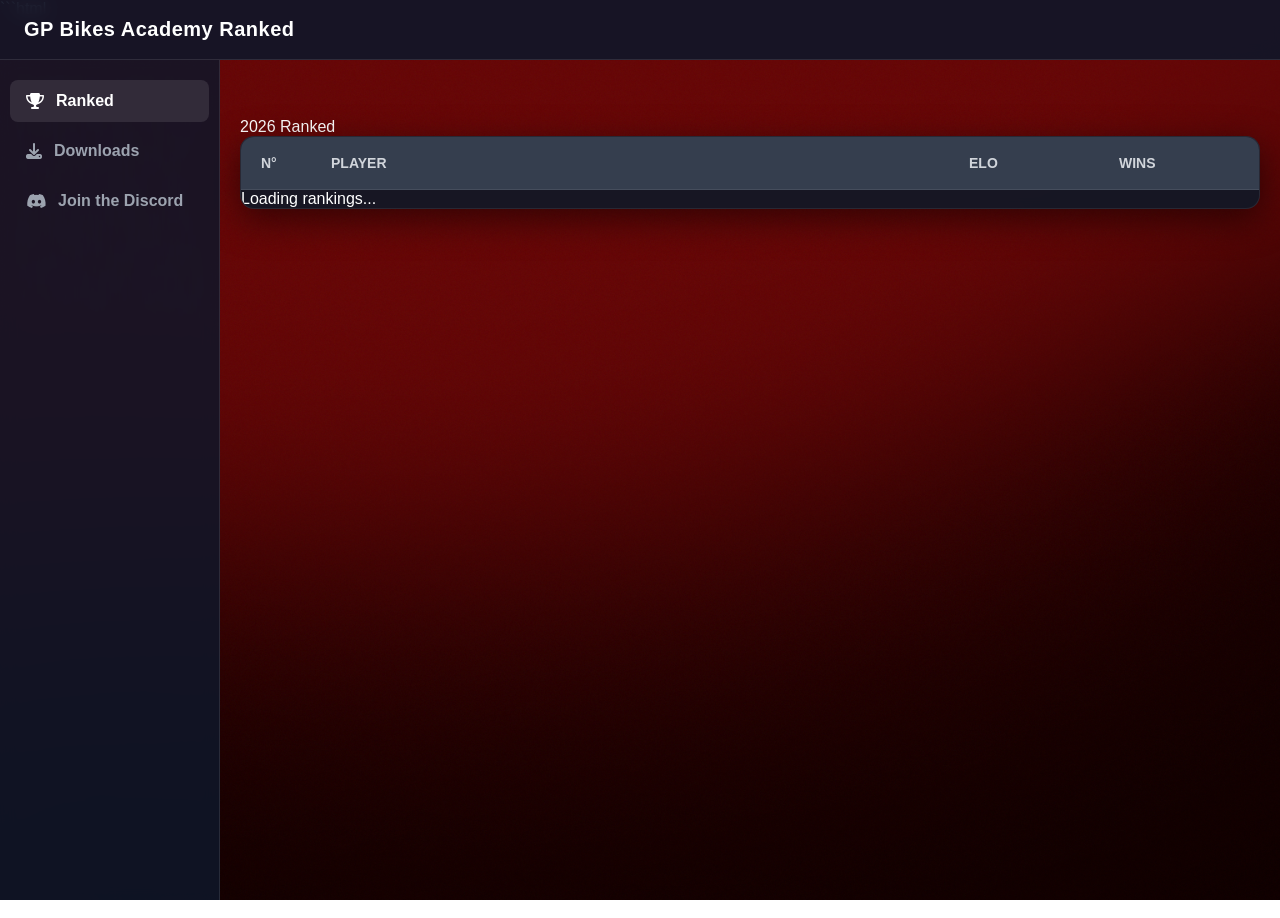
==== index.html @ aba16359 "Update index.html" ====
```html
<!DOCTYPE html>
<html lang="en">

<head>
    <meta charset="UTF-8">
    <meta name="viewport" content="width=device-width, initial-scale=1.0">

    <title>GP Bikes Academy Ranked</title>

    <link rel="stylesheet"
          href="https://cdnjs.cloudflare.com/ajax/libs/font-awesome/6.5.1/css/all.min.css">

    <link rel="stylesheet" href="style.css">
</head>

<body>

<header class="topbar">
    <div class="brand">
        GP Bikes Academy Ranked
    </div>
</header>


<nav class="sidebar">

    <a href="index.html" class="active">
        <i class="fas fa-trophy"></i>
        <span class="label">Ranked</span>
    </a>

    <a href="downloads.html">
        <i class="fas fa-download"></i>
        <span class="label">Downloads</span>
    </a>

    <a href="https://discord.gg/NGwKCQ96m8"
       target="_blank"
       rel="noopener noreferrer"
       class="discord-link">

        <i class="fab fa-discord"></i>
        <span class="label">Join the Discord</span>

    </a>

</nav>


<main class="page">

    <div class="content">

        <div class="season-bar">
            2026 Ranked
        </div>


        <div class="leaderboard">

            <div class="player headers">
                <div>N°</div>
                <div>Player</div>
                <div>Elo</div>
                <div>Wins</div>
            </div>


            <div id="players">

                <div class="message">
                    Loading rankings...
                </div>

            </div>

        </div>

    </div>

</main>


<script>

const ELO_URL =
    "https://raw.githubusercontent.com/brannygpbikes-web/brannygpbikes.github.io/refs/heads/main/elo_db.json";


async function loadPlayers() {

    const container =
        document.getElementById("players");


    try {

        /*
            The timestamp prevents the browser
            from showing an old cached ranking.
        */

        const response = await fetch(
            ELO_URL + "?t=" + Date.now(),
            {
                cache: "no-store"
            }
        );


        if (!response.ok) {

            throw new Error(
                "Could not load elo database."
            );

        }


        const data =
            await response.json();


        const players =
            Object.entries(data).map(
                ([name, stats]) => ({
---- style.css ----
:root {
  --topbar-h: 60px;
  --sidebar-w: 220px;
  --red: #e11d48;
  --red-dark: #be123c;
  --bg-dark: rgba(17, 24, 39, 0.92);
  --bg-header: rgba(55, 65, 81, 0.95);
  --border-color: rgba(255, 255, 255, 0.1);
}

* {
  box-sizing: border-box;
  margin: 0;
  padding: 0;
}

body {
  font-family: Arial, Helvetica, sans-serif;
  color: #ffffff;
  background-image: url("background.png");
  background-size: cover;
  background-position: center;
  background-attachment: fixed;
  background-repeat: no-repeat;
  min-height: 100vh;
}

/* Background Dark Overlay */
body::before {
  content: "";
  position: fixed;
  inset: 0;
  background: rgba(0, 0, 0, 0.55);
  z-index: -1;
}

a {
  text-decoration: none;
  color: inherit;
}

/* Topbar */
.topbar {
  height: var(--topbar-h);
  background: rgba(15, 23, 42, 0.9);
  backdrop-filter: blur(8px);
  display: flex;
  align-items: center;
  padding: 0 24px;
  position: fixed;
  top: 0;
  left: 0;
  right: 0;
  z-index: 100;
  border-bottom: 1px solid var(--border-color);
}

.topbar .brand {
  font-size: 20px;
  font-weight: bold;
  letter-spacing: 0.5px;
}

/* Sidebar Navigation */
.sidebar {
  position: fixed;
  top: var(--topbar-h);
  left: 0;
  bottom: 0;
  width: var(--sidebar-w);
  background: rgba(15, 23, 42, 0.85);
  backdrop-filter: blur(8px);
  padding: 20px 10px;
  display: flex;
  flex-direction: column;
  gap: 8px;
  border-right: 1px solid var(--border-color);
  z-index: 90;
}

.sidebar a {
  display: flex;
  align-items: center;
  gap: 12px;
  padding: 12px 16px;
  border-radius: 8px;
  color: #9ca3af;
  font-weight: bold;
  transition: all 0.2s ease;
}

.sidebar a:hover,
.sidebar a.active {
  background: rgba(255, 255, 255, 0.1);
  color: #ffffff;
}

/* Main Layout */
.page {
  margin-top: var(--topbar-h);
  margin-left: var(--sidebar-w);
  padding: 40px 20px;
  min-height: calc(100vh - var(--topbar-h));
}

/* Home Page Specific Center Alignment */
body.home .page {
  display: flex;
  align-items: center;
  justify-content: center;
  padding: 0 20px;
}

/* Hero Section */
.hero {
  text-align: center;
  max-width: 600px;
}

.hero h1 {
  font-size: 48px;
  margin-bottom: 12px;
  text-shadow: 0 3px 12px rgba(0, 0, 0, 0.8);
}

.hero p {
  color: #e5e5e5;
  font-size: 18px;
  margin-bottom: 32px;
  text-shadow: 0 2px 8px rgba(0, 0, 0, 0.7);
}

.hero .buttons {
  display: flex;
  gap: 16px;
  justify-content: center;
  flex-wrap: wrap;
}

/* Buttons */
.btn {
  display: inline-flex;
  align-items: center;
  gap: 10px;
  padding: 14px 26px;
  border-radius: 8px;
  font-weight: bold;
  font-size: 16px;
  box-shadow: 0 6px 18px rgba(0, 0, 0, 0.4);
  transition: transform 0.15s ease, background 0.2s ease;
}

.btn:hover {
  transform: translateY(-2px);
}

.btn.primary {
  background: linear-gradient(180deg, var(--red), var(--red-dark));
  color: #ffffff;
}

.btn.discord {
  background: #5865f2;
  color: #ffffff;
}

.btn.discord:hover {
  background: #4752c4;
}

/* Ranked Header Titles */
.page-title {
  text-align: center;
  margin-bottom: 30px;
}

.page-title h2 {
  font-size: 36px;
  margin-bottom: 6px;
  text-shadow: 0 2px 10px rgba(0, 0, 0, 0.8);
}

.page-title p {
  color: #9ca3af;
  font-size: 16px;
}

/* Leaderboard */
.container {
  max-width: 900px;
  margin: 0 auto;
}

.leaderboard {
  background: var(--bg-dark);
  border-radius: 14px;
  overflow: hidden;
  box-shadow: 0 10px 35px rgba(0, 0, 0, 0.5);
  backdrop-filter: blur(5px);
  border: 1px solid rgba(255, 255, 255, 0.08);
}

.player {
  display: grid;
  grid-template-columns: 70px 1fr 150px 120px;
  align-items: center;
  padding: 18px 20px;
  border-bottom: 1px solid rgba(255, 255, 255, 0.08);
  transition: background 0.2s ease;
}

.player:last-child {
  border-bottom: none;
}

.player:not(.headers):hover {
  background: rgba(255, 255, 255, 0.08);
}

.headers {
  background: var(--bg-header);
  color: #d1d5db;
  font-size: 14px;
  text-transform: uppercase;
  font-weight: bold;
}

.rank { color: #9ca3af; font-weight: bold; }
.name { font-weight: bold; font-size: 18px; }
.elo { color: #60a5fa; font-weight: bold; }
.wins { color: #34d399; font-weight: bold; }

/* Mobile Adjustments */
@media (max-width: 768px) {
  .sidebar {
    width: 60px;
    padding: 15px 5px;
  }

  .sidebar .label {
    display: none;
  }

  .page {
    margin-left: 60px;
    padding: 20px 10px;
  }

  .hero h1 { font-size: 32px; }

  .player {
    grid-template-columns: 40px 1fr 80px 60px;
    padding: 14px 10px;
  }

  .name { font-size: 15px; }
  .elo, .wins { font-size: 14px; }
}
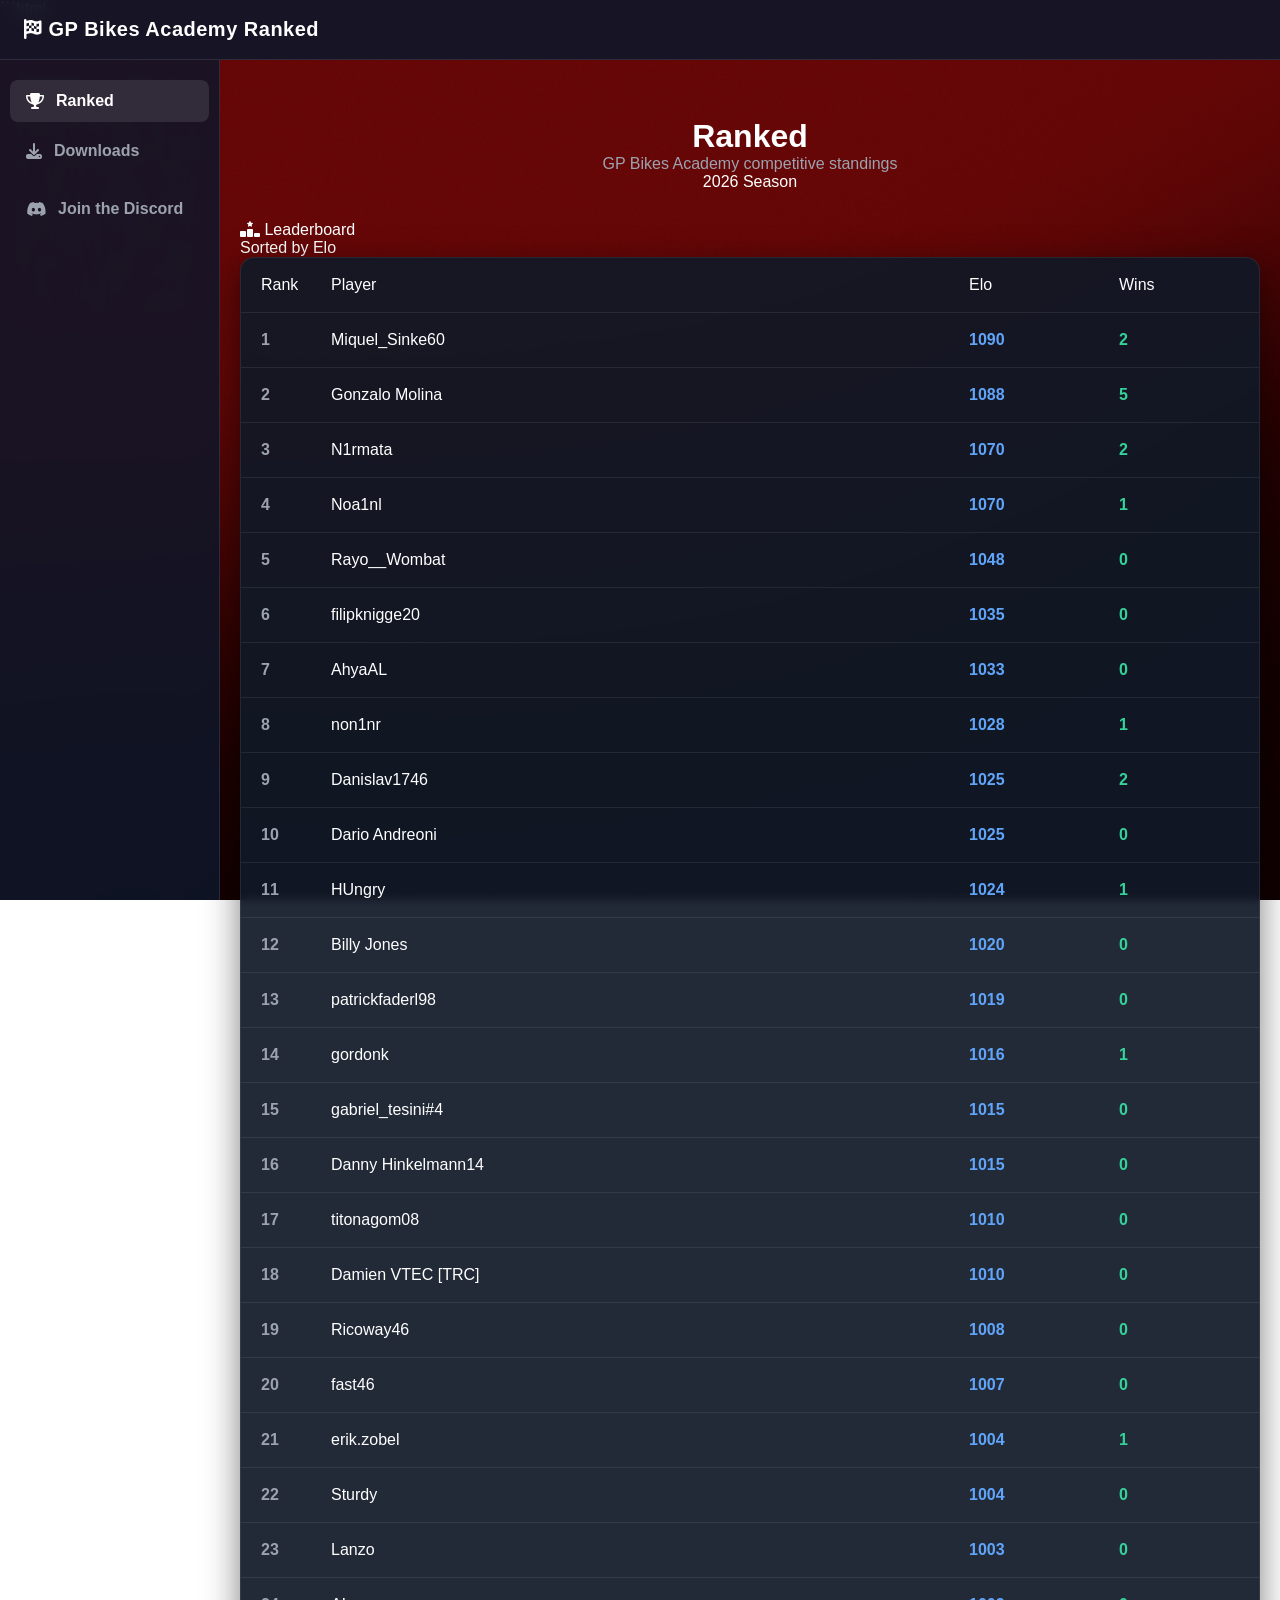
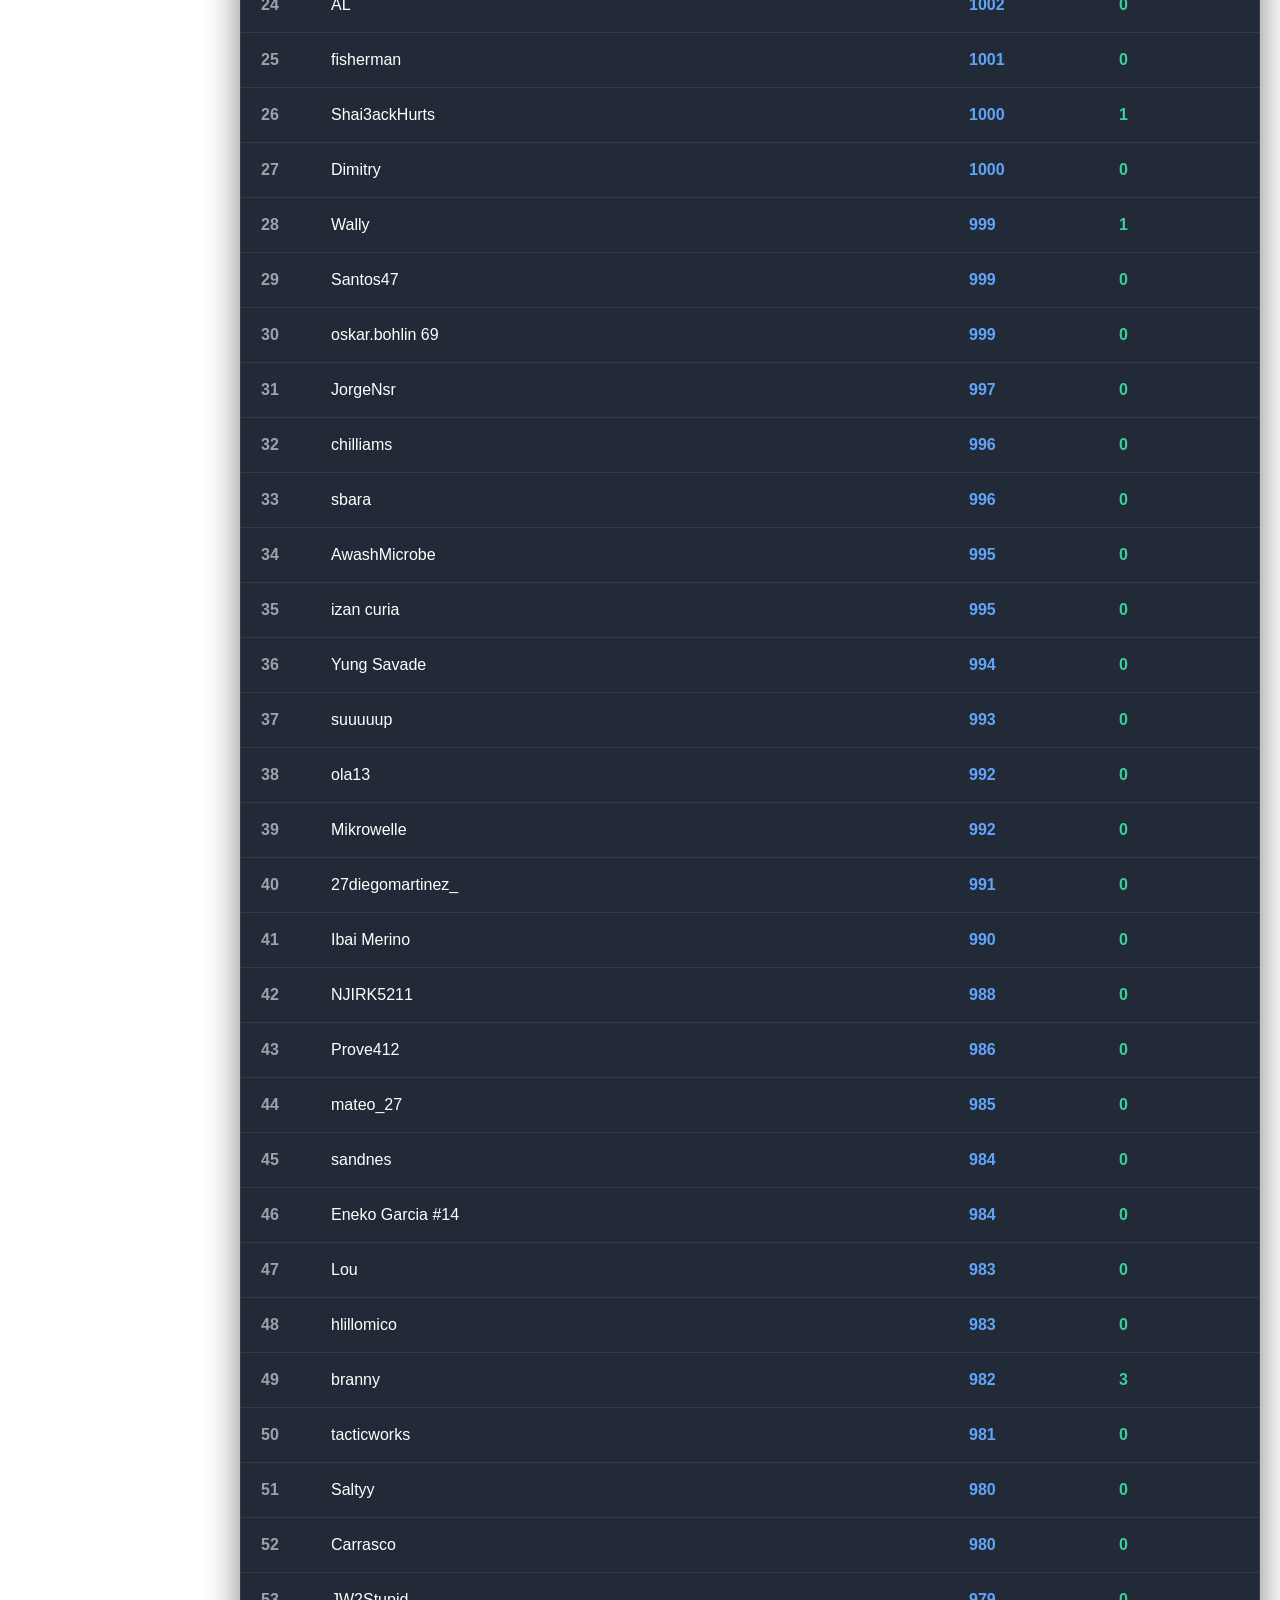
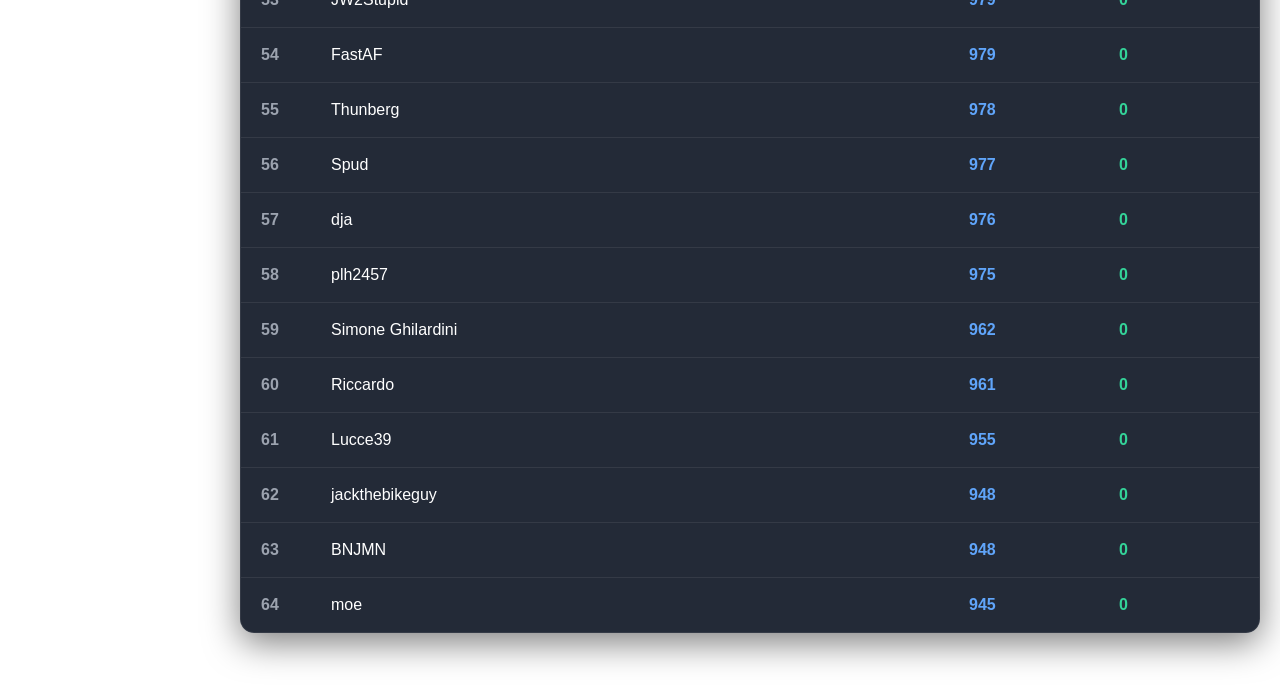
==== commit a4354405: "Update index.html" ====
--- a/index.html
+++ b/index.html
@@ -1,7 +1,6 @@
 ```html
 <!DOCTYPE html>
 <html lang="en">
-
 <head>
     <meta charset="UTF-8">
     <meta name="viewport" content="width=device-width, initial-scale=1.0">
@@ -11,117 +10,256 @@
     <link rel="stylesheet"
           href="https://cdnjs.cloudflare.com/ajax/libs/font-awesome/6.5.1/css/all.min.css">
 
-    <link rel="stylesheet" href="style.css">
+    <link rel="stylesheet" href="./style.css">
 </head>
 
 <body>
 
-<header class="topbar">
-    <div class="brand">
-        GP Bikes Academy Ranked
-    </div>
-</header>
-
-
-<nav class="sidebar">
-
-    <a href="index.html" class="active">
-        <i class="fas fa-trophy"></i>
-        <span class="label">Ranked</span>
-    </a>
-
-    <a href="downloads.html">
-        <i class="fas fa-download"></i>
-        <span class="label">Downloads</span>
-    </a>
-
-    <a href="https://discord.gg/NGwKCQ96m8"
-       target="_blank"
-       rel="noopener noreferrer"
-       class="discord-link">
-
-        <i class="fab fa-discord"></i>
-        <span class="label">Join the Discord</span>
-
-    </a>
-
-</nav>
-
-
-<main class="page">
-
-    <div class="content">
-
-        <div class="season-bar">
-            2026 Ranked
+    <!-- TOP BAR -->
+    <header class="topbar">
+        <div class="brand">
+            <i class="fa-solid fa-flag-checkered"></i>
+            <span>GP Bikes Academy Ranked</span>
         </div>
-
-
-        <div class="leaderboard">
-
-            <div class="player headers">
-                <div>N°</div>
-                <div>Player</div>
-                <div>Elo</div>
-                <div>Wins</div>
+    </header>
+
+
+    <!-- SIDEBAR -->
+    <nav class="sidebar">
+
+        <a href="./index.html" class="active">
+            <i class="fa-solid fa-trophy"></i>
+            <span>Ranked</span>
+        </a>
+
+        <a href="./downloads.html">
+            <i class="fa-solid fa-download"></i>
+            <span>Downloads</span>
+        </a>
+
+        <div class="sidebar-divider"></div>
+
+        <a href="https://discord.gg/NGwKCQ96m8"
+           target="_blank"
+           rel="noopener noreferrer">
+
+            <i class="fa-brands fa-discord"></i>
+            <span>Join the Discord</span>
+        </a>
+
+    </nav>
+
+
+    <!-- MAIN PAGE -->
+    <main class="page">
+
+        <div class="page-content">
+
+            <!-- PAGE TITLE -->
+            <div class="page-title">
+
+                <div>
+                    <h1>Ranked</h1>
+                    <p>GP Bikes Academy competitive standings</p>
+                </div>
+
+                <div class="season-badge">
+                    <span class="live-dot"></span>
+                    2026 Season
+                </div>
+
             </div>
 
 
-            <div id="players">
-
-                <div class="message">
-                    Loading rankings...
-                </div>
-
-            </div>
+            <!-- LEADERBOARD -->
+            <section class="panel">
+
+                <div class="panel-title">
+                    <div>
+                        <i class="fa-solid fa-ranking-star"></i>
+                        Leaderboard
+                    </div>
+
+                    <span>Sorted by Elo</span>
+                </div>
+
+
+                <div class="leaderboard">
+
+                    <div class="player leaderboard-header">
+                        <div>Rank</div>
+                        <div>Player</div>
+                        <div>Elo</div>
+                        <div>Wins</div>
+                    </div>
+
+
+                    <div id="players">
+
+                        <div class="status-message">
+                            <i class="fa-solid fa-spinner fa-spin"></i>
+                            Loading rankings...
+                        </div>
+
+                    </div>
+
+                </div>
+
+            </section>
 
         </div>
 
-    </div>
-
-</main>
-
-
-<script>
-
-const ELO_URL =
-    "https://raw.githubusercontent.com/brannygpbikes-web/brannygpbikes.github.io/refs/heads/main/elo_db.json";
-
-
-async function loadPlayers() {
-
-    const container =
-        document.getElementById("players");
-
-
-    try {
-
-        /*
-            The timestamp prevents the browser
-            from showing an old cached ranking.
-        */
-
-        const response = await fetch(
-            ELO_URL + "?t=" + Date.now(),
-            {
-                cache: "no-store"
+    </main>
+
+
+    <script>
+
+        async function loadPlayers() {
+
+            const container = document.getElementById("players");
+
+            try {
+
+                const response = await fetch(
+                    "./elo_db.json?v=" + Date.now(),
+                    {
+                        cache: "no-store"
+                    }
+                );
+
+                if (!response.ok) {
+                    throw new Error(
+                        "elo_db.json returned HTTP " + response.status
+                    );
+                }
+
+                const data = await response.json();
+
+                const players = Object.entries(data).map(
+                    ([name, stats]) => ({
+                        name: name,
+                        elo: Number(stats.elo) || 0,
+                        wins: Number(stats.wins) || 0
+                    })
+                );
+
+                players.sort((a, b) => {
+
+                    if (b.elo !== a.elo) {
+                        return b.elo - a.elo;
+                    }
+
+                    return b.wins - a.wins;
+
+                });
+
+
+                container.innerHTML = "";
+
+
+                if (players.length === 0) {
+
+                    container.innerHTML = `
+                        <div class="status-message">
+                            No ranked players yet.
+                        </div>
+                    `;
+
+                    return;
+                }
+
+
+                players.forEach((player, index) => {
+
+                    const row = document.createElement("div");
+
+                    row.className = "player";
+
+
+                    let rankDisplay = index + 1;
+                    let rankClass = "";
+
+                    if (index === 0) {
+                        rankDisplay = "1";
+                        rankClass = "rank-gold";
+                    }
+
+                    if (index === 1) {
+                        rankDisplay = "2";
+                        rankClass = "rank-silver";
+                    }
+
+                    if (index === 2) {
+                        rankDisplay = "3";
+                        rankClass = "rank-bronze";
+                    }
+
+
+                    row.innerHTML = `
+
+                        <div class="rank ${rankClass}">
+                            ${rankDisplay}
+                        </div>
+
+                        <div class="player-name">
+                            ${escapeHTML(player.name)}
+                        </div>
+
+                        <div class="elo">
+                            ${player.elo}
+                        </div>
+
+                        <div class="wins">
+                            ${player.wins}
+                        </div>
+
+                    `;
+
+                    container.appendChild(row);
+
+                });
+
+
+            } catch (error) {
+
+                console.error("Leaderboard error:", error);
+
+                container.innerHTML = `
+
+                    <div class="status-message error-message">
+
+                        <i class="fa-solid fa-triangle-exclamation"></i>
+
+                        <strong>Rankings could not be loaded.</strong>
+
+                        <small>
+                            The website could not read elo_db.json.
+                        </small>
+
+                    </div>
+
+                `;
+
             }
-        );
-
-
-        if (!response.ok) {
-
-            throw new Error(
-                "Could not load elo database."
-            );
 
         }
 
 
-        const data =
-            await response.json();
-
-
-        const players =
-            Object.entries(data).map(
-                ([name, stats]) => ({
+        function escapeHTML(value) {
+
+            const element = document.createElement("div");
+
+            element.textContent = String(value);
+
+            return element.innerHTML;
+
+        }
+
+
+        loadPlayers();
+
+    </script>
+
+</body>
+</html>
+```
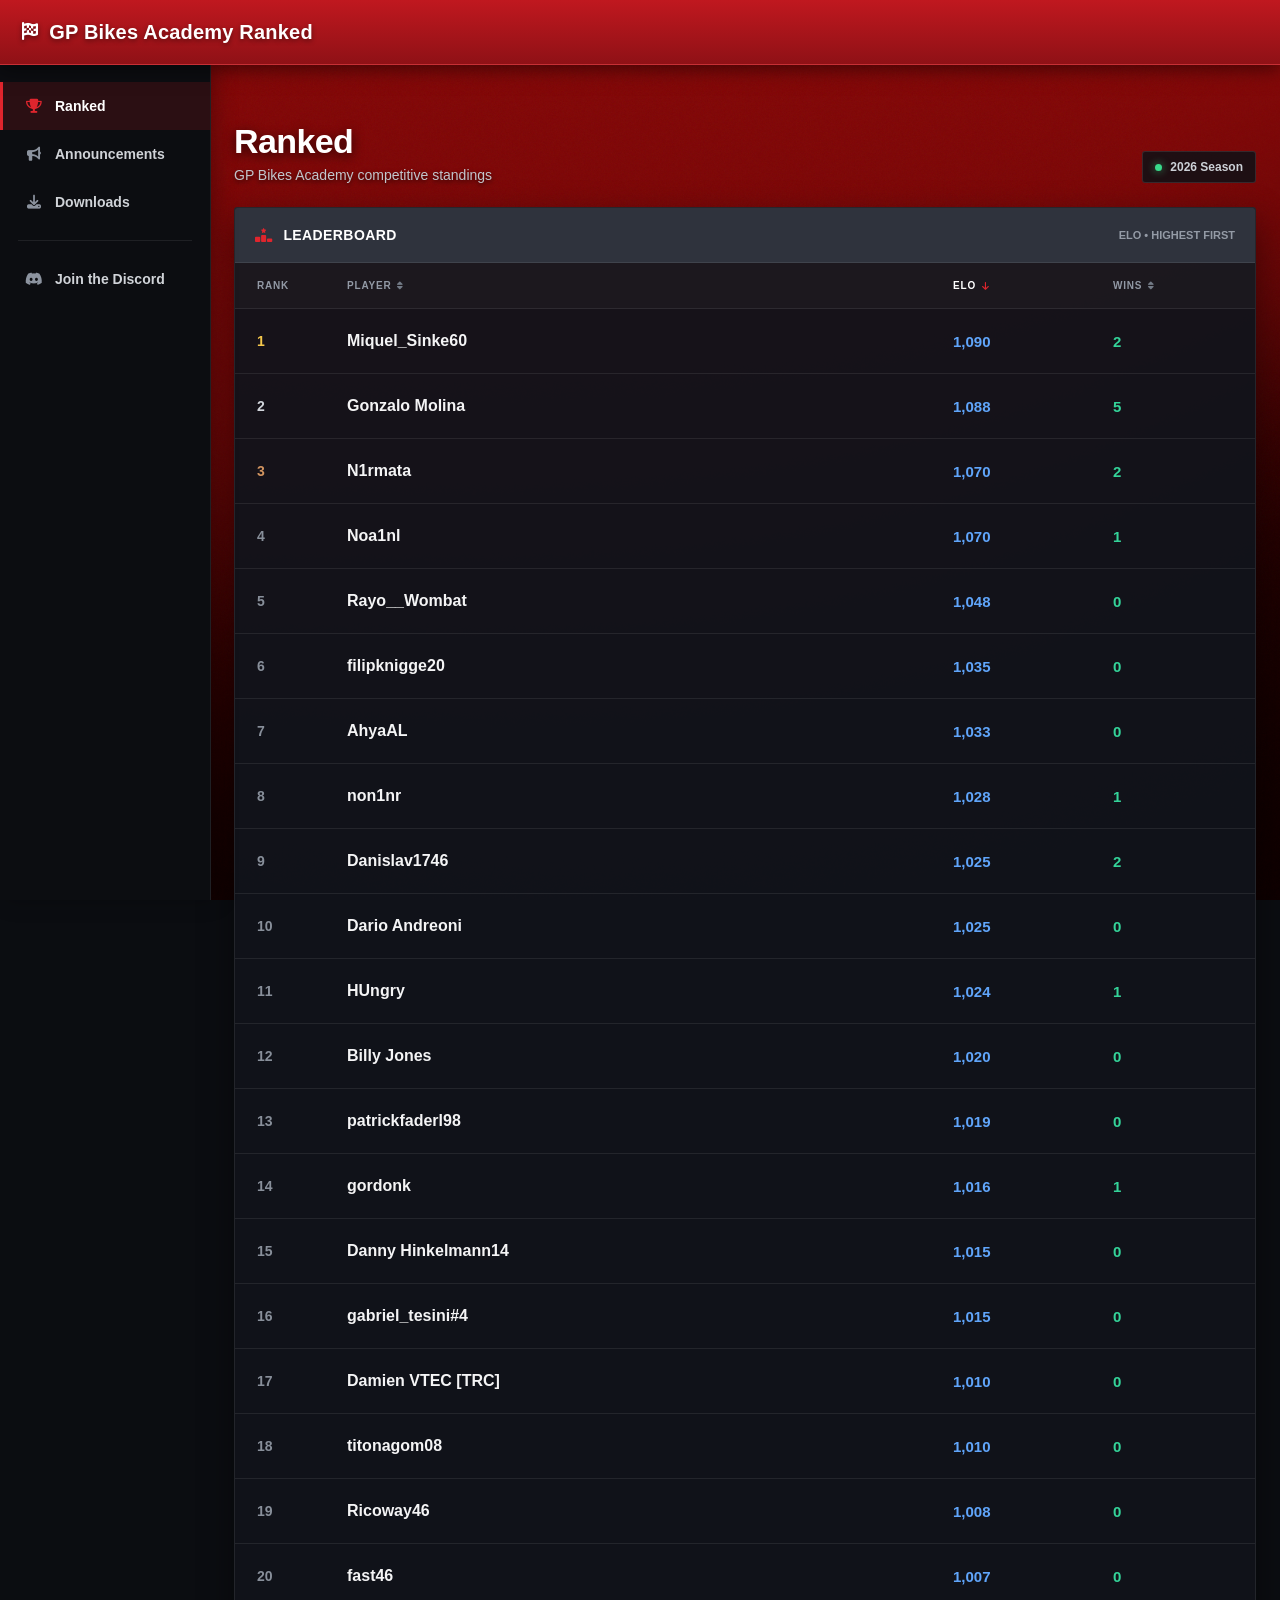
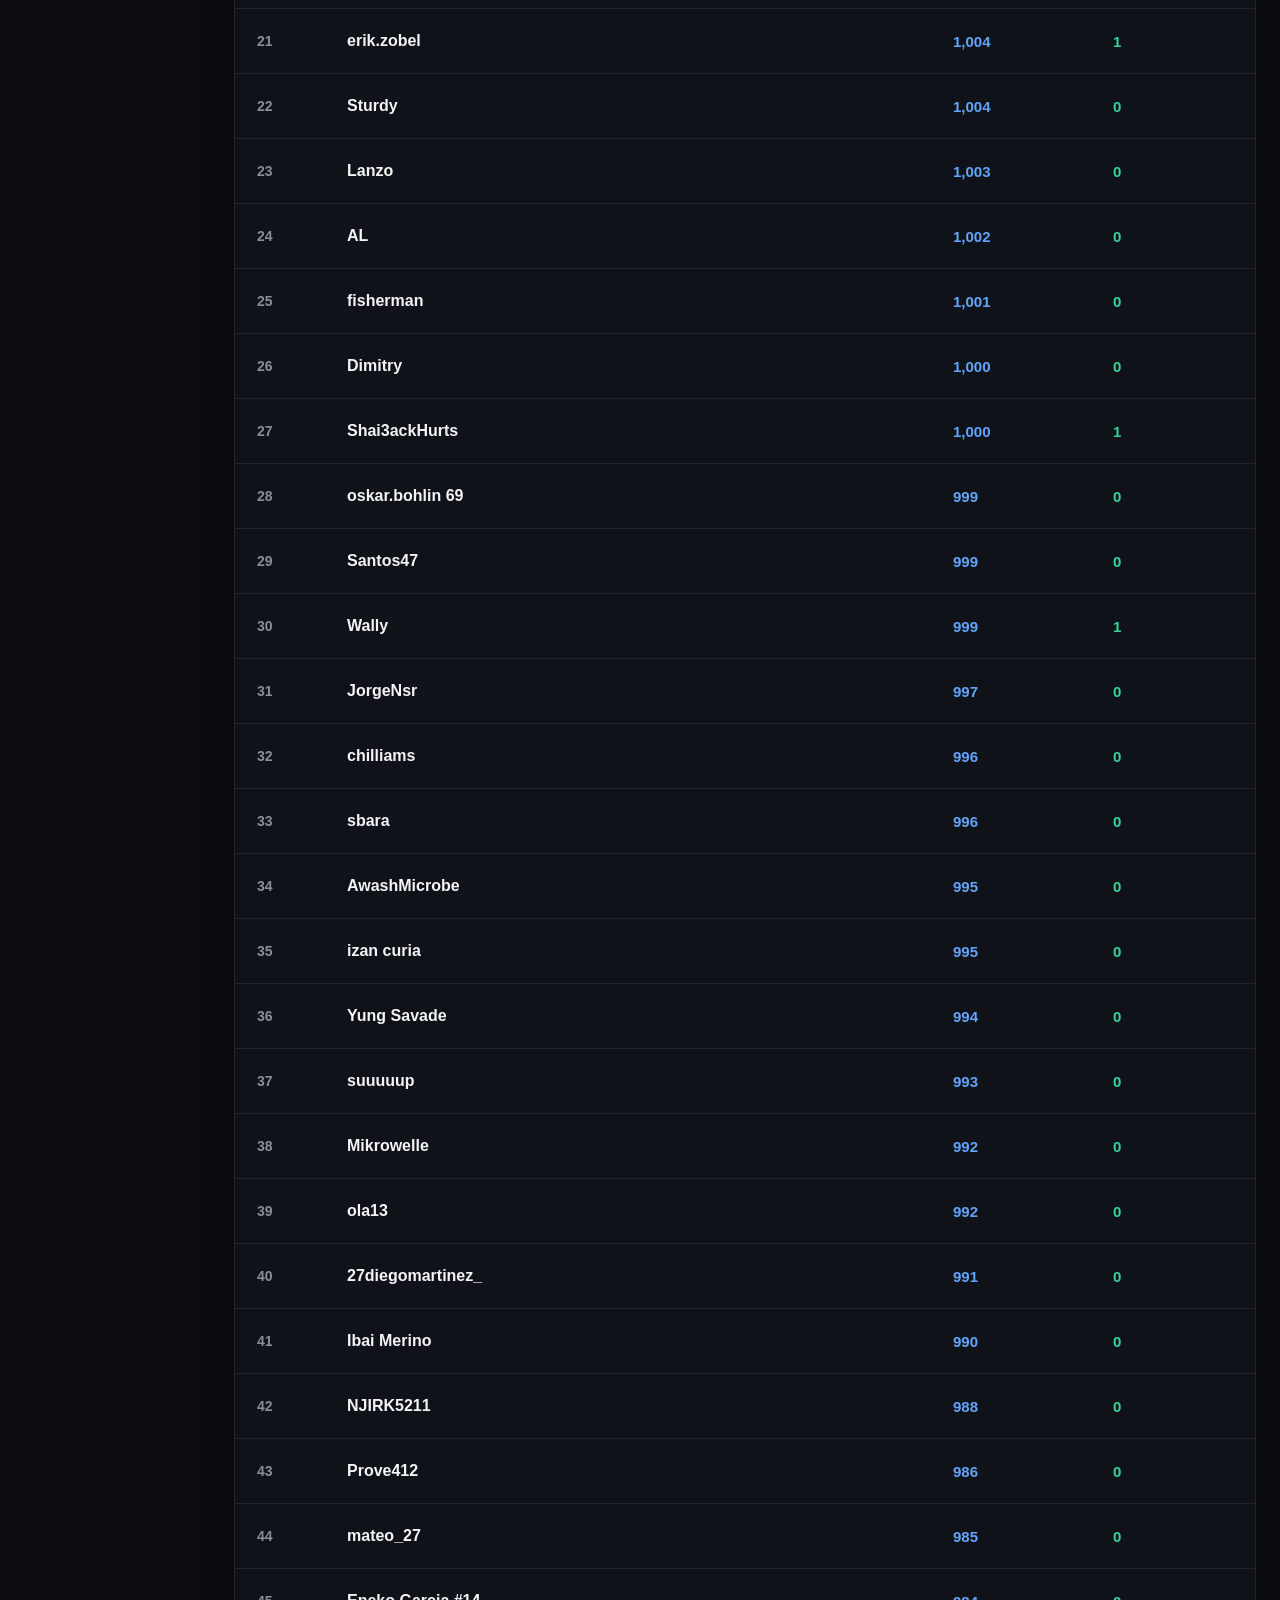
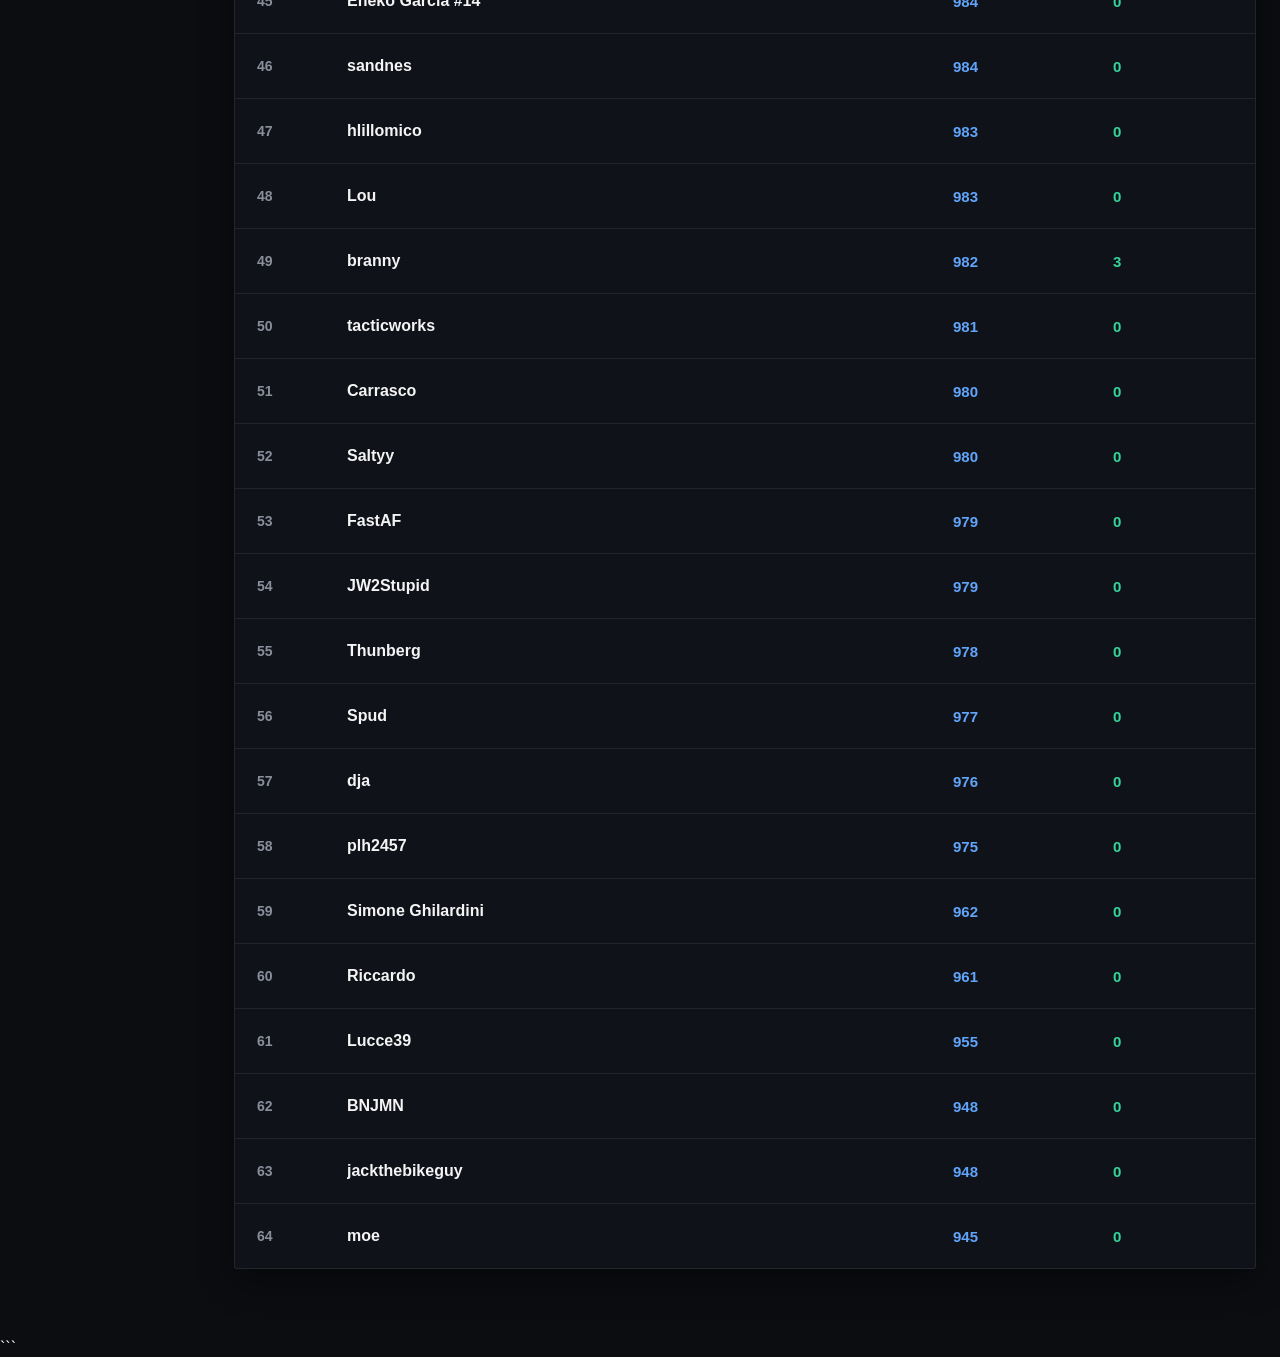
==== commit 499d964b: "Update index.html" ====
--- a/index.html
+++ b/index.html
@@ -1,9 +1,12 @@
 ```html
 <!DOCTYPE html>
 <html lang="en">
+
 <head>
     <meta charset="UTF-8">
-    <meta name="viewport" content="width=device-width, initial-scale=1.0">
+
+    <meta name="viewport"
+          content="width=device-width, initial-scale=1.0">
 
     <title>GP Bikes Academy Ranked</title>
 
@@ -11,255 +14,1000 @@
           href="https://cdnjs.cloudflare.com/ajax/libs/font-awesome/6.5.1/css/all.min.css">
 
     <link rel="stylesheet" href="./style.css">
+
+
+    <style>
+
+        /* ==========================================
+           CLICKABLE LEADERBOARD HEADINGS
+           ========================================== */
+
+        .sort-button {
+            appearance: none;
+
+            width: 100%;
+
+            display: flex;
+            align-items: center;
+
+            gap: 6px;
+
+            margin: 0;
+            padding: 0;
+
+            border: 0;
+
+            color: inherit;
+            background: none;
+
+            font: inherit;
+            text-align: left;
+
+            text-transform: inherit;
+            letter-spacing: inherit;
+
+            cursor: pointer;
+        }
+
+
+        .sort-button:hover {
+            color: #ffffff;
+        }
+
+
+        .sort-button i {
+            color: #737b87;
+
+            font-size: 9px;
+
+            transition:
+                color 0.15s ease;
+        }
+
+
+        .sort-button.active {
+            color: #ffffff;
+        }
+
+
+        .sort-button.active i {
+            color: #df252d;
+        }
+
+
+        /* Rank isn't sortable */
+
+        .rank-heading {
+            color: inherit;
+        }
+
+
+        @media (max-width: 700px) {
+
+            .sort-button {
+                gap: 3px;
+            }
+
+
+            .sort-button i {
+                font-size: 7px;
+            }
+
+        }
+
+    </style>
+
 </head>
 
+
 <body>
 
-    <!-- TOP BAR -->
+
+    <!-- ==========================================
+         TOP BAR
+         ========================================== -->
+
     <header class="topbar">
+
         <div class="brand">
+
             <i class="fa-solid fa-flag-checkered"></i>
-            <span>GP Bikes Academy Ranked</span>
+
+            <span>
+                GP Bikes Academy Ranked
+            </span>
+
         </div>
+
     </header>
 
 
-    <!-- SIDEBAR -->
+
+    <!-- ==========================================
+         SIDEBAR
+         ========================================== -->
+
     <nav class="sidebar">
 
-        <a href="./index.html" class="active">
+
+        <a href="./index.html"
+           class="active">
+
             <i class="fa-solid fa-trophy"></i>
-            <span>Ranked</span>
+
+            <span>
+                Ranked
+            </span>
+
         </a>
 
+
+        <a href="./announcements.html">
+
+            <i class="fa-solid fa-bullhorn"></i>
+
+            <span>
+                Announcements
+            </span>
+
+        </a>
+
+
         <a href="./downloads.html">
+
             <i class="fa-solid fa-download"></i>
-            <span>Downloads</span>
+
+            <span>
+                Downloads
+            </span>
+
         </a>
 
+
         <div class="sidebar-divider"></div>
+
 
         <a href="https://discord.gg/NGwKCQ96m8"
            target="_blank"
            rel="noopener noreferrer">
 
             <i class="fa-brands fa-discord"></i>
-            <span>Join the Discord</span>
+
+            <span>
+                Join the Discord
+            </span>
+
         </a>
 
+
     </nav>
 
 
-    <!-- MAIN PAGE -->
+
+    <!-- ==========================================
+         PAGE
+         ========================================== -->
+
     <main class="page">
 
         <div class="page-content">
 
+
             <!-- PAGE TITLE -->
+
             <div class="page-title">
 
+
                 <div>
-                    <h1>Ranked</h1>
-                    <p>GP Bikes Academy competitive standings</p>
+
+                    <h1>
+                        Ranked
+                    </h1>
+
+                    <p>
+                        GP Bikes Academy competitive standings
+                    </p>
+
                 </div>
 
+
                 <div class="season-badge">
+
                     <span class="live-dot"></span>
+
                     2026 Season
+
                 </div>
 
+
             </div>
 
 
-            <!-- LEADERBOARD -->
+
+            <!-- ==================================
+                 LEADERBOARD
+                 ================================== -->
+
             <section class="panel">
 
+
                 <div class="panel-title">
+
+
                     <div>
+
                         <i class="fa-solid fa-ranking-star"></i>
+
                         Leaderboard
+
                     </div>
 
-                    <span>Sorted by Elo</span>
+
+                    <span id="sort-description">
+                        Sorted by Elo
+                    </span>
+
+
                 </div>
 
 
+
                 <div class="leaderboard">
 
+
+                    <!-- ==========================
+                         CLICKABLE HEADINGS
+                         ========================== -->
+
                     <div class="player leaderboard-header">
-                        <div>Rank</div>
-                        <div>Player</div>
-                        <div>Elo</div>
-                        <div>Wins</div>
+
+
+                        <div class="rank-heading">
+                            Rank
+                        </div>
+
+
+                        <div>
+
+                            <button
+                                class="sort-button"
+                                data-sort="name"
+                                type="button"
+                            >
+
+                                Player
+
+                                <i class="fa-solid fa-sort"></i>
+
+                            </button>
+
+                        </div>
+
+
+                        <div>
+
+                            <button
+                                class="sort-button active"
+                                data-sort="elo"
+                                type="button"
+                            >
+
+                                Elo
+
+                                <i class="fa-solid fa-arrow-down"></i>
+
+                            </button>
+
+                        </div>
+
+
+                        <div>
+
+                            <button
+                                class="sort-button"
+                                data-sort="wins"
+                                type="button"
+                            >
+
+                                Wins
+
+                                <i class="fa-solid fa-sort"></i>
+
+                            </button>
+
+                        </div>
+
+
                     </div>
 
 
+
+                    <!-- PLAYERS -->
+
                     <div id="players">
 
+
                         <div class="status-message">
+
                             <i class="fa-solid fa-spinner fa-spin"></i>
+
                             Loading rankings...
+
                         </div>
 
+
                     </div>
 
+
                 </div>
 
+
             </section>
 
+
         </div>
 
     </main>
 
 
+
+    <!-- ==========================================
+         JAVASCRIPT
+         ========================================== -->
+
     <script>
 
+
+        /*
+            All loaded players are stored here.
+        */
+
+        let players = [];
+
+
+        /*
+            DEFAULT SORT:
+
+            Elo
+            Highest -> Lowest
+        */
+
+        let currentSort = "elo";
+
+        let currentDirection = "desc";
+
+
+
+        /* ==========================================
+           LOAD ELO DATABASE
+           ========================================== */
+
         async function loadPlayers() {
 
-            const container = document.getElementById("players");
+
+            const container =
+                document.getElementById("players");
+
 
             try {
 
+
                 const response = await fetch(
+
                     "./elo_db.json?v=" + Date.now(),
+
                     {
                         cache: "no-store"
                     }
+
                 );
 
+
                 if (!response.ok) {
+
                     throw new Error(
-                        "elo_db.json returned HTTP " + response.status
+                        "elo_db.json returned HTTP " +
+                        response.status
                     );
+
                 }
 
-                const data = await response.json();
-
-                const players = Object.entries(data).map(
-                    ([name, stats]) => ({
-                        name: name,
-                        elo: Number(stats.elo) || 0,
-                        wins: Number(stats.wins) || 0
-                    })
+
+                const data =
+                    await response.json();
+
+
+
+                /*
+                    Convert JSON into player objects.
+
+                    Every property in each player's
+                    stats object is preserved.
+                */
+
+                players =
+                    Object.entries(data).map(
+
+                        ([name, stats]) => ({
+
+                            name: name,
+
+                            ...stats,
+
+                            elo:
+                                Number(stats.elo) || 0,
+
+                            wins:
+                                Number(stats.wins) || 0
+
+                        })
+
+                    );
+
+
+
+                /*
+                    Display leaderboard.
+
+                    Default:
+                    highest Elo first.
+                */
+
+                sortPlayers();
+
+
+            }
+
+
+            catch (error) {
+
+
+                console.error(
+                    "Leaderboard error:",
+                    error
                 );
 
-                players.sort((a, b) => {
-
-                    if (b.elo !== a.elo) {
-                        return b.elo - a.elo;
-                    }
-
-                    return b.wins - a.wins;
-
-                });
-
-
-                container.innerHTML = "";
-
-
-                if (players.length === 0) {
-
-                    container.innerHTML = `
-                        <div class="status-message">
-                            No ranked players yet.
-                        </div>
-                    `;
-
-                    return;
-                }
-
-
-                players.forEach((player, index) => {
-
-                    const row = document.createElement("div");
-
-                    row.className = "player";
-
-
-                    let rankDisplay = index + 1;
-                    let rankClass = "";
-
-                    if (index === 0) {
-                        rankDisplay = "1";
-                        rankClass = "rank-gold";
-                    }
-
-                    if (index === 1) {
-                        rankDisplay = "2";
-                        rankClass = "rank-silver";
-                    }
-
-                    if (index === 2) {
-                        rankDisplay = "3";
-                        rankClass = "rank-bronze";
-                    }
-
-
-                    row.innerHTML = `
-
-                        <div class="rank ${rankClass}">
-                            ${rankDisplay}
-                        </div>
-
-                        <div class="player-name">
-                            ${escapeHTML(player.name)}
-                        </div>
-
-                        <div class="elo">
-                            ${player.elo}
-                        </div>
-
-                        <div class="wins">
-                            ${player.wins}
-                        </div>
-
-                    `;
-
-                    container.appendChild(row);
-
-                });
-
-
-            } catch (error) {
-
-                console.error("Leaderboard error:", error);
 
                 container.innerHTML = `
 
+
                     <div class="status-message error-message">
 
+
                         <i class="fa-solid fa-triangle-exclamation"></i>
 
-                        <strong>Rankings could not be loaded.</strong>
+
+                        <strong>
+                            Rankings could not be loaded.
+                        </strong>
+
 
                         <small>
                             The website could not read elo_db.json.
                         </small>
 
+
                     </div>
 
+
                 `;
 
+
             }
 
-        }
-
+
+        }
+
+
+
+        /* ==========================================
+           SORT PLAYERS
+           ========================================== */
+
+        function sortPlayers() {
+
+
+            players.sort((a, b) => {
+
+
+                /*
+                    PLAYER NAME
+
+                    Alphabetical sorting.
+                */
+
+                if (currentSort === "name") {
+
+
+                    const result =
+                        a.name.localeCompare(
+                            b.name,
+                            undefined,
+                            {
+                                sensitivity: "base"
+                            }
+                        );
+
+
+                    return currentDirection === "asc"
+                        ? result
+                        : -result;
+
+                }
+
+
+
+                /*
+                    NUMERICAL STATS
+
+                    Elo / Wins
+                */
+
+                const aValue =
+                    Number(a[currentSort]) || 0;
+
+
+                const bValue =
+                    Number(b[currentSort]) || 0;
+
+
+                if (aValue === bValue) {
+
+
+                    /*
+                        If two players have the
+                        same value, use Elo as
+                        the tie breaker.
+                    */
+
+                    if (currentSort !== "elo") {
+
+                        return b.elo - a.elo;
+
+                    }
+
+
+                    /*
+                        Same Elo:
+                        sort alphabetically.
+                    */
+
+                    return a.name.localeCompare(
+                        b.name
+                    );
+
+                }
+
+
+                if (currentDirection === "desc") {
+
+                    return bValue - aValue;
+
+                }
+
+
+                return aValue - bValue;
+
+
+            });
+
+
+
+            renderPlayers();
+
+            updateSortButtons();
+
+        }
+
+
+
+        /* ==========================================
+           DISPLAY PLAYERS
+           ========================================== */
+
+        function renderPlayers() {
+
+
+            const container =
+                document.getElementById("players");
+
+
+            container.innerHTML = "";
+
+
+
+            if (players.length === 0) {
+
+
+                container.innerHTML = `
+
+                    <div class="status-message">
+
+                        No ranked players yet.
+
+                    </div>
+
+                `;
+
+
+                return;
+
+            }
+
+
+
+            players.forEach(
+
+                (player, index) => {
+
+
+                    const row =
+                        document.createElement("div");
+
+
+                    row.className =
+                        "player";
+
+
+                    /*
+                        Rank colour.
+                    */
+
+                    let rankClass = "";
+
+
+                    if (index === 0) {
+
+                        rankClass =
+                            "rank-gold";
+
+                    }
+
+
+                    else if (index === 1) {
+
+                        rankClass =
+                            "rank-silver";
+
+                    }
+
+
+                    else if (index === 2) {
+
+                        rankClass =
+                            "rank-bronze";
+
+                    }
+
+
+
+                    row.innerHTML = `
+
+
+                        <div class="rank ${rankClass}">
+
+                            ${index + 1}
+
+                        </div>
+
+
+                        <div class="player-name">
+
+                            ${escapeHTML(
+                                player.name
+                            )}
+
+                        </div>
+
+
+                        <div class="elo">
+
+                            ${formatNumber(
+                                player.elo
+                            )}
+
+                        </div>
+
+
+                        <div class="wins">
+
+                            ${formatNumber(
+                                player.wins
+                            )}
+
+                        </div>
+
+
+                    `;
+
+
+                    container.appendChild(
+                        row
+                    );
+
+
+                }
+
+            );
+
+
+        }
+
+
+
+        /* ==========================================
+           CLICK COLUMN HEADINGS
+           ========================================== */
+
+        document
+            .querySelectorAll(".sort-button")
+            .forEach(button => {
+
+
+                button.addEventListener(
+                    "click",
+                    () => {
+
+
+                        const selectedSort =
+                            button.dataset.sort;
+
+
+
+                        /*
+                            Clicking the same heading
+                            reverses its direction.
+                        */
+
+                        if (
+                            selectedSort ===
+                            currentSort
+                        ) {
+
+
+                            currentDirection =
+
+                                currentDirection === "desc"
+
+                                    ? "asc"
+
+                                    : "desc";
+
+
+                        }
+
+
+                        /*
+                            Clicking a different heading
+                            chooses its sensible default.
+                        */
+
+                        else {
+
+
+                            currentSort =
+                                selectedSort;
+
+
+                            /*
+                                Player names:
+                                A -> Z
+
+                                Stats:
+                                Highest -> Lowest
+                            */
+
+                            if (
+                                selectedSort === "name"
+                            ) {
+
+                                currentDirection =
+                                    "asc";
+
+                            }
+
+                            else {
+
+                                currentDirection =
+                                    "desc";
+
+                            }
+
+
+                        }
+
+
+
+                        sortPlayers();
+
+
+                    }
+
+                );
+
+
+            });
+
+
+
+        /* ==========================================
+           UPDATE SORT ARROWS
+           ========================================== */
+
+        function updateSortButtons() {
+
+
+            document
+                .querySelectorAll(".sort-button")
+                .forEach(button => {
+
+
+                    const icon =
+                        button.querySelector("i");
+
+
+                    button.classList.remove(
+                        "active"
+                    );
+
+
+                    icon.className =
+                        "fa-solid fa-sort";
+
+
+
+                    if (
+                        button.dataset.sort ===
+                        currentSort
+                    ) {
+
+
+                        button.classList.add(
+                            "active"
+                        );
+
+
+                        if (
+                            currentDirection ===
+                            "desc"
+                        ) {
+
+                            icon.className =
+                                "fa-solid fa-arrow-down";
+
+                        }
+
+                        else {
+
+                            icon.className =
+                                "fa-solid fa-arrow-up";
+
+                        }
+
+
+                    }
+
+
+                });
+
+
+
+            /*
+                Text in top-right of panel.
+            */
+
+            const description =
+                document.getElementById(
+                    "sort-description"
+                );
+
+
+            let name;
+
+
+            if (currentSort === "name") {
+
+                name = "Player";
+
+            }
+
+            else if (currentSort === "wins") {
+
+                name = "Wins";
+
+            }
+
+            else {
+
+                name = "Elo";
+
+            }
+
+
+
+            const directionText =
+
+                currentSort === "name"
+
+                    ? (
+                        currentDirection === "asc"
+
+                            ? "A–Z"
+
+                            : "Z–A"
+                    )
+
+                    : (
+                        currentDirection === "desc"
+
+                            ? "Highest first"
+
+                            : "Lowest first"
+                    );
+
+
+            description.textContent =
+                `${name} • ${directionText}`;
+
+
+        }
+
+
+
+        /* ==========================================
+           HELPERS
+           ========================================== */
 
         function escapeHTML(value) {
 
-            const element = document.createElement("div");
-
-            element.textContent = String(value);
+
+            const element =
+                document.createElement("div");
+
+
+            element.textContent =
+                String(value ?? "");
+
 
             return element.innerHTML;
 
-        }
-
+
+        }
+
+
+
+        function formatNumber(value) {
+
+
+            const number =
+                Number(value);
+
+
+            if (!Number.isFinite(number)) {
+
+                return "0";
+
+            }
+
+
+            return number.toLocaleString();
+
+
+        }
+
+
+
+        /* ==========================================
+           START
+           ========================================== */
 
         loadPlayers();
 
+
     </script>
 
+
 </body>
+
 </html>
 ```
--- a/style.css
+++ b/style.css
@@ -1,258 +1,1164 @@
+```css
+/* ==========================================================
+   GP BIKES ACADEMY RANKED
+   ========================================================== */
+
+
+/* ---------- RESET ---------- */
+
+* {
+    box-sizing: border-box;
+}
+
+
 :root {
-  --topbar-h: 60px;
-  --sidebar-w: 220px;
-  --red: #e11d48;
-  --red-dark: #be123c;
-  --bg-dark: rgba(17, 24, 39, 0.92);
-  --bg-header: rgba(55, 65, 81, 0.95);
-  --border-color: rgba(255, 255, 255, 0.1);
-}
-
-* {
-  box-sizing: border-box;
-  margin: 0;
-  padding: 0;
-}
+    --red: #c0181f;
+    --red-light: #df252d;
+    --red-dark: #8f1116;
+
+    --topbar-height: 64px;
+    --sidebar-width: 210px;
+
+    --page-bg: #0b0d11;
+
+    --panel: rgba(17, 20, 27, 0.95);
+    --panel-header: rgba(48, 53, 63, 0.96);
+
+    --border: rgba(255, 255, 255, 0.08);
+
+    --text: #ffffff;
+    --text-soft: #d1d5db;
+    --text-muted: #9299a5;
+
+    --blue: #60a5fa;
+    --green: #34d399;
+}
+
+
+html {
+    margin: 0;
+    min-height: 100%;
+
+    background: var(--page-bg);
+}
+
 
 body {
-  font-family: Arial, Helvetica, sans-serif;
-  color: #ffffff;
-  background-image: url("background.png");
-  background-size: cover;
-  background-position: center;
-  background-attachment: fixed;
-  background-repeat: no-repeat;
-  min-height: 100vh;
-}
-
-/* Background Dark Overlay */
+    margin: 0;
+
+    min-height: 100vh;
+
+    font-family:
+        Arial,
+        Helvetica,
+        sans-serif;
+
+    color: var(--text);
+
+    background-color: var(--page-bg);
+
+    overflow-x: hidden;
+}
+
+
+a {
+    color: inherit;
+    text-decoration: none;
+}
+
+
+/* ==========================================================
+   BACKGROUND
+   ========================================================== */
+
 body::before {
-  content: "";
-  position: fixed;
-  inset: 0;
-  background: rgba(0, 0, 0, 0.55);
-  z-index: -1;
-}
-
-a {
-  text-decoration: none;
-  color: inherit;
-}
-
-/* Topbar */
+    content: "";
+
+    position: fixed;
+
+    top: var(--topbar-height);
+    right: 0;
+    bottom: 0;
+    left: var(--sidebar-width);
+
+    background:
+        linear-gradient(
+            rgba(0, 0, 0, 0.42),
+            rgba(0, 0, 0, 0.62)
+        ),
+        url("./background.png");
+
+    background-size: cover;
+    background-position: center center;
+    background-repeat: no-repeat;
+
+    z-index: 0;
+
+    pointer-events: none;
+}
+
+
+/* ==========================================================
+   TOP BAR
+   ========================================================== */
+
 .topbar {
-  height: var(--topbar-h);
-  background: rgba(15, 23, 42, 0.9);
-  backdrop-filter: blur(8px);
-  display: flex;
-  align-items: center;
-  padding: 0 24px;
-  position: fixed;
-  top: 0;
-  left: 0;
-  right: 0;
-  z-index: 100;
-  border-bottom: 1px solid var(--border-color);
-}
-
-.topbar .brand {
-  font-size: 20px;
-  font-weight: bold;
-  letter-spacing: 0.5px;
-}
-
-/* Sidebar Navigation */
+    position: fixed;
+
+    top: 0;
+    left: 0;
+    right: 0;
+
+    height: var(--topbar-height);
+
+    display: flex;
+    align-items: center;
+
+    padding: 0 22px;
+
+    background:
+        linear-gradient(
+            180deg,
+            var(--red) 0%,
+            var(--red-dark) 100%
+        );
+
+    border-bottom:
+        1px solid rgba(255, 255, 255, 0.1);
+
+    box-shadow:
+        0 4px 18px rgba(0, 0, 0, 0.5);
+
+    z-index: 1000;
+}
+
+
+.brand {
+    display: flex;
+    align-items: center;
+
+    gap: 11px;
+
+    font-size: 20px;
+    font-weight: 700;
+
+    letter-spacing: 0.2px;
+
+    text-shadow:
+        0 2px 5px rgba(0, 0, 0, 0.45);
+}
+
+
+.brand i {
+    font-size: 18px;
+}
+
+
+/* ==========================================================
+   SIDEBAR
+   ========================================================== */
+
 .sidebar {
-  position: fixed;
-  top: var(--topbar-h);
-  left: 0;
-  bottom: 0;
-  width: var(--sidebar-w);
-  background: rgba(15, 23, 42, 0.85);
-  backdrop-filter: blur(8px);
-  padding: 20px 10px;
-  display: flex;
-  flex-direction: column;
-  gap: 8px;
-  border-right: 1px solid var(--border-color);
-  z-index: 90;
-}
+    position: fixed;
+
+    top: var(--topbar-height);
+    left: 0;
+    bottom: 0;
+
+    width: var(--sidebar-width);
+
+    padding-top: 18px;
+
+    background:
+        rgba(13, 14, 18, 0.98);
+
+    border-right:
+        1px solid var(--border);
+
+    box-shadow:
+        5px 0 20px rgba(0, 0, 0, 0.25);
+
+    z-index: 900;
+}
+
 
 .sidebar a {
-  display: flex;
-  align-items: center;
-  gap: 12px;
-  padding: 12px 16px;
-  border-radius: 8px;
-  color: #9ca3af;
-  font-weight: bold;
-  transition: all 0.2s ease;
-}
-
-.sidebar a:hover,
+    position: relative;
+
+    display: flex;
+    align-items: center;
+
+    gap: 12px;
+
+    min-height: 48px;
+
+    padding: 0 21px;
+
+    color: #d0d3d8;
+
+    border-left:
+        3px solid transparent;
+
+    font-size: 14px;
+    font-weight: 700;
+
+    transition:
+        background 0.15s ease,
+        color 0.15s ease,
+        border-color 0.15s ease;
+}
+
+
+.sidebar a i {
+    width: 19px;
+
+    color: #8c939f;
+
+    text-align: center;
+
+    transition: color 0.15s ease;
+}
+
+
+.sidebar a:hover {
+    color: white;
+
+    background:
+        rgba(255, 255, 255, 0.045);
+}
+
+
+.sidebar a:hover i {
+    color: #c4c8cf;
+}
+
+
 .sidebar a.active {
-  background: rgba(255, 255, 255, 0.1);
-  color: #ffffff;
-}
-
-/* Main Layout */
+    color: white;
+
+    background:
+        rgba(192, 24, 31, 0.17);
+
+    border-left-color:
+        var(--red-light);
+}
+
+
+.sidebar a.active i {
+    color:
+        var(--red-light);
+}
+
+
+.sidebar-divider {
+    height: 1px;
+
+    margin: 14px 18px;
+
+    background:
+        rgba(255, 255, 255, 0.08);
+}
+
+
+/* ==========================================================
+   PAGE
+   ========================================================== */
+
 .page {
-  margin-top: var(--topbar-h);
-  margin-left: var(--sidebar-w);
-  padding: 40px 20px;
-  min-height: calc(100vh - var(--topbar-h));
-}
-
-/* Home Page Specific Center Alignment */
-body.home .page {
-  display: flex;
-  align-items: center;
-  justify-content: center;
-  padding: 0 20px;
-}
-
-/* Hero Section */
-.hero {
-  text-align: center;
-  max-width: 600px;
-}
-
-.hero h1 {
-  font-size: 48px;
-  margin-bottom: 12px;
-  text-shadow: 0 3px 12px rgba(0, 0, 0, 0.8);
-}
-
-.hero p {
-  color: #e5e5e5;
-  font-size: 18px;
-  margin-bottom: 32px;
-  text-shadow: 0 2px 8px rgba(0, 0, 0, 0.7);
-}
-
-.hero .buttons {
-  display: flex;
-  gap: 16px;
-  justify-content: center;
-  flex-wrap: wrap;
-}
-
-/* Buttons */
-.btn {
-  display: inline-flex;
-  align-items: center;
-  gap: 10px;
-  padding: 14px 26px;
-  border-radius: 8px;
-  font-weight: bold;
-  font-size: 16px;
-  box-shadow: 0 6px 18px rgba(0, 0, 0, 0.4);
-  transition: transform 0.15s ease, background 0.2s ease;
-}
-
-.btn:hover {
-  transform: translateY(-2px);
-}
-
-.btn.primary {
-  background: linear-gradient(180deg, var(--red), var(--red-dark));
-  color: #ffffff;
-}
-
-.btn.discord {
-  background: #5865f2;
-  color: #ffffff;
-}
-
-.btn.discord:hover {
-  background: #4752c4;
-}
-
-/* Ranked Header Titles */
+    position: relative;
+
+    z-index: 1;
+
+    min-height: 100vh;
+
+    margin-left:
+        var(--sidebar-width);
+
+    padding-top:
+        var(--topbar-height);
+}
+
+
+.page-content {
+    width:
+        min(1150px, calc(100% - 48px));
+
+    margin: 0 auto;
+
+    padding:
+        42px 0 70px;
+}
+
+
+/* ==========================================================
+   PAGE TITLE
+   ========================================================== */
+
 .page-title {
-  text-align: center;
-  margin-bottom: 30px;
-}
-
-.page-title h2 {
-  font-size: 36px;
-  margin-bottom: 6px;
-  text-shadow: 0 2px 10px rgba(0, 0, 0, 0.8);
-}
+    display: flex;
+    align-items: flex-end;
+    justify-content: space-between;
+
+    gap: 25px;
+
+    margin-bottom: 24px;
+}
+
+
+.page-title h1 {
+    margin: 0;
+
+    font-size: 34px;
+    line-height: 1;
+
+    letter-spacing: -0.6px;
+
+    text-shadow:
+        0 3px 12px rgba(0, 0, 0, 0.7);
+}
+
 
 .page-title p {
-  color: #9ca3af;
-  font-size: 16px;
-}
-
-/* Leaderboard */
-.container {
-  max-width: 900px;
-  margin: 0 auto;
-}
-
-.leaderboard {
-  background: var(--bg-dark);
-  border-radius: 14px;
-  overflow: hidden;
-  box-shadow: 0 10px 35px rgba(0, 0, 0, 0.5);
-  backdrop-filter: blur(5px);
-  border: 1px solid rgba(255, 255, 255, 0.08);
-}
+    margin:
+        9px 0 0;
+
+    color:
+        #c2c6cc;
+
+    font-size:
+        14px;
+
+    text-shadow:
+        0 2px 5px rgba(0, 0, 0, 0.7);
+}
+
+
+.season-badge {
+    display: flex;
+    align-items: center;
+
+    gap: 8px;
+
+    padding:
+        8px 12px;
+
+    border:
+        1px solid rgba(255, 255, 255, 0.11);
+
+    border-radius:
+        3px;
+
+    background:
+        rgba(15, 17, 22, 0.85);
+
+    color:
+        #cdd1d7;
+
+    font-size:
+        12px;
+
+    font-weight:
+        700;
+}
+
+
+.live-dot {
+    width: 7px;
+    height: 7px;
+
+    border-radius: 50%;
+
+    background:
+        #39d98a;
+
+    box-shadow:
+        0 0 8px rgba(57, 217, 138, 0.7);
+}
+
+
+/* ==========================================================
+   PANELS
+   ========================================================== */
+
+.panel {
+    overflow: hidden;
+
+    border:
+        1px solid var(--border);
+
+    border-radius:
+        3px;
+
+    background:
+        var(--panel);
+
+    box-shadow:
+        0 12px 35px rgba(0, 0, 0, 0.42);
+}
+
+
+.panel-title {
+    min-height: 54px;
+
+    display: flex;
+    align-items: center;
+    justify-content: space-between;
+
+    gap: 20px;
+
+    padding:
+        0 20px;
+
+    background:
+        var(--panel-header);
+
+    border-bottom:
+        1px solid var(--border);
+}
+
+
+.panel-title > div {
+    display: flex;
+    align-items: center;
+
+    gap: 10px;
+
+    font-size:
+        14px;
+
+    font-weight:
+        700;
+
+    text-transform:
+        uppercase;
+
+    letter-spacing:
+        0.4px;
+}
+
+
+.panel-title > div i {
+    color:
+        var(--red-light);
+}
+
+
+.panel-title > span {
+    color:
+        #949ba6;
+
+    font-size:
+        11px;
+
+    font-weight:
+        700;
+
+    text-transform:
+        uppercase;
+}
+
+
+/* ==========================================================
+   LEADERBOARD
+   ========================================================== */
 
 .player {
-  display: grid;
-  grid-template-columns: 70px 1fr 150px 120px;
-  align-items: center;
-  padding: 18px 20px;
-  border-bottom: 1px solid rgba(255, 255, 255, 0.08);
-  transition: background 0.2s ease;
-}
+    display: grid;
+
+    grid-template-columns:
+        90px
+        minmax(200px, 1fr)
+        160px
+        120px;
+
+    align-items: center;
+
+    min-height: 64px;
+
+    padding:
+        0 22px;
+
+    border-bottom:
+        1px solid var(--border);
+
+    transition:
+        background 0.15s ease;
+}
+
 
 .player:last-child {
-  border-bottom: none;
-}
-
-.player:not(.headers):hover {
-  background: rgba(255, 255, 255, 0.08);
-}
-
-.headers {
-  background: var(--bg-header);
-  color: #d1d5db;
-  font-size: 14px;
-  text-transform: uppercase;
-  font-weight: bold;
-}
-
-.rank { color: #9ca3af; font-weight: bold; }
-.name { font-weight: bold; font-size: 18px; }
-.elo { color: #60a5fa; font-weight: bold; }
-.wins { color: #34d399; font-weight: bold; }
-
-/* Mobile Adjustments */
-@media (max-width: 768px) {
-  .sidebar {
-    width: 60px;
-    padding: 15px 5px;
-  }
-
-  .sidebar .label {
-    display: none;
-  }
-
-  .page {
-    margin-left: 60px;
-    padding: 20px 10px;
-  }
-
-  .hero h1 { font-size: 32px; }
-
-  .player {
-    grid-template-columns: 40px 1fr 80px 60px;
-    padding: 14px 10px;
-  }
-
-  .name { font-size: 15px; }
-  .elo, .wins { font-size: 14px; }
-}
+    border-bottom: 0;
+}
+
+
+.player:not(.leaderboard-header):hover {
+    background:
+        rgba(255, 255, 255, 0.045);
+}
+
+
+.leaderboard-header {
+    min-height: 45px;
+
+    color:
+        #9299a5;
+
+    background:
+        rgba(255, 255, 255, 0.025);
+
+    font-size:
+        10px;
+
+    font-weight:
+        700;
+
+    text-transform:
+        uppercase;
+
+    letter-spacing:
+        0.8px;
+}
+
+
+.rank {
+    color:
+        #888f9a;
+
+    font-size:
+        14px;
+
+    font-weight:
+        700;
+}
+
+
+.rank-gold {
+    color:
+        #f5c84c;
+}
+
+
+.rank-silver {
+    color:
+        #d2d6dc;
+}
+
+
+.rank-bronze {
+    color:
+        #d29460;
+}
+
+
+.player-name {
+    overflow: hidden;
+
+    color:
+        #f4f4f5;
+
+    font-size:
+        16px;
+
+    font-weight:
+        700;
+
+    text-overflow:
+        ellipsis;
+
+    white-space:
+        nowrap;
+}
+
+
+.elo {
+    color:
+        var(--blue);
+
+    font-size:
+        15px;
+
+    font-weight:
+        700;
+}
+
+
+.wins {
+    color:
+        var(--green);
+
+    font-size:
+        15px;
+
+    font-weight:
+        700;
+}
+
+
+/* ==========================================================
+   DOWNLOADS
+   ========================================================== */
+
+.download-section {
+    border-bottom:
+        1px solid var(--border);
+}
+
+
+.download-section:last-child {
+    border-bottom: 0;
+}
+
+
+.download-category {
+    display: flex;
+    align-items: center;
+
+    gap: 10px;
+
+    min-height: 45px;
+
+    padding:
+        0 20px;
+
+    color:
+        #c8ccd2;
+
+    background:
+        rgba(255, 255, 255, 0.025);
+
+    border-bottom:
+        1px solid var(--border);
+
+    font-size:
+        12px;
+
+    font-weight:
+        700;
+
+    text-transform:
+        uppercase;
+
+    letter-spacing:
+        0.7px;
+}
+
+
+.download-category i {
+    width: 18px;
+
+    color:
+        var(--red-light);
+
+    text-align: center;
+}
+
+
+.download-card {
+    display: flex;
+    align-items: center;
+
+    gap: 17px;
+
+    min-height: 82px;
+
+    padding:
+        15px 20px;
+
+    border-bottom:
+        1px solid var(--border);
+
+    transition:
+        background 0.15s ease;
+}
+
+
+.download-card:last-child {
+    border-bottom: 0;
+}
+
+
+.download-card:hover {
+    background:
+        rgba(255, 255, 255, 0.04);
+}
+
+
+.download-card-icon {
+    width: 42px;
+    height: 42px;
+
+    flex-shrink: 0;
+
+    display: flex;
+    align-items: center;
+    justify-content: center;
+
+    border:
+        1px solid rgba(192, 24, 31, 0.3);
+
+    border-radius:
+        3px;
+
+    color:
+        #e42b33;
+
+    background:
+        rgba(192, 24, 31, 0.13);
+}
+
+
+.download-details {
+    min-width: 0;
+
+    flex: 1;
+}
+
+
+.download-name {
+    overflow: hidden;
+
+    margin-bottom:
+        5px;
+
+    color:
+        #f4f4f5;
+
+    font-size:
+        16px;
+
+    font-weight:
+        700;
+
+    text-overflow:
+        ellipsis;
+
+    white-space:
+        nowrap;
+}
+
+
+.download-description {
+    color:
+        #9198a3;
+
+    font-size:
+        13px;
+
+    line-height:
+        1.4;
+}
+
+
+.download-button {
+    flex-shrink: 0;
+
+    display: inline-flex;
+    align-items: center;
+    justify-content: center;
+
+    gap: 8px;
+
+    min-width: 115px;
+
+    padding:
+        10px 15px;
+
+    border:
+        1px solid rgba(255, 255, 255, 0.09);
+
+    border-radius:
+        3px;
+
+    color:
+        white;
+
+    background:
+        linear-gradient(
+            180deg,
+            var(--red),
+            var(--red-dark)
+        );
+
+    box-shadow:
+        0 3px 10px rgba(0, 0, 0, 0.3);
+
+    font-size:
+        12px;
+
+    font-weight:
+        700;
+
+    transition:
+        filter 0.15s ease,
+        transform 0.15s ease;
+}
+
+
+.download-button:hover {
+    filter:
+        brightness(1.12);
+
+    transform:
+        translateY(-1px);
+}
+
+
+/* ==========================================================
+   STATUS / ERROR
+   ========================================================== */
+
+.status-message {
+    min-height: 120px;
+
+    display: flex;
+    flex-direction: column;
+    align-items: center;
+    justify-content: center;
+
+    gap: 9px;
+
+    padding: 25px;
+
+    color:
+        #969da8;
+
+    text-align:
+        center;
+
+    font-size:
+        13px;
+}
+
+
+.status-message > i {
+    font-size:
+        18px;
+}
+
+
+.status-message.small {
+    min-height:
+        75px;
+}
+
+
+.error-message {
+    color:
+        #ee989c;
+}
+
+
+.error-message strong {
+    color:
+        #f2b2b5;
+}
+
+
+.error-message small {
+    color:
+        #8f969f;
+}
+
+
+/* ==========================================================
+   TABLET / MOBILE
+   ========================================================== */
+
+@media (max-width: 700px) {
+
+    :root {
+        --sidebar-width: 62px;
+        --topbar-height: 58px;
+    }
+
+
+    body::before {
+        left:
+            var(--sidebar-width);
+
+        top:
+            var(--topbar-height);
+    }
+
+
+    .topbar {
+        padding:
+            0 15px;
+    }
+
+
+    .brand {
+        font-size:
+            15px;
+
+        gap:
+            8px;
+    }
+
+
+    .brand i {
+        font-size:
+            14px;
+    }
+
+
+    .sidebar {
+        padding-top:
+            12px;
+    }
+
+
+    .sidebar a {
+        justify-content:
+            center;
+
+        min-height:
+            52px;
+
+        padding:
+            0;
+
+        border-left-width:
+            3px;
+    }
+
+
+    .sidebar a i {
+        width:
+            auto;
+
+        font-size:
+            17px;
+    }
+
+
+    .sidebar a span {
+        display:
+            none;
+    }
+
+
+    .sidebar-divider {
+        margin:
+            10px 11px;
+    }
+
+
+    .page-content {
+        width:
+            calc(100% - 20px);
+
+        padding:
+            25px 0 40px;
+    }
+
+
+    .page-title {
+        align-items:
+            flex-start;
+
+        flex-direction:
+            column;
+
+        gap:
+            12px;
+
+        margin-bottom:
+            18px;
+    }
+
+
+    .page-title h1 {
+        font-size:
+            28px;
+    }
+
+
+    .page-title p {
+        font-size:
+            12px;
+    }
+
+
+    .season-badge {
+        padding:
+            6px 9px;
+
+        font-size:
+            10px;
+    }
+
+
+    .panel-title {
+        min-height:
+            48px;
+
+        padding:
+            0 12px;
+    }
+
+
+    .panel-title > div {
+        font-size:
+            12px;
+    }
+
+
+    .panel-title > span {
+        display:
+            none;
+    }
+
+
+    .player {
+        grid-template-columns:
+            42px
+            minmax(0, 1fr)
+            66px
+            52px;
+
+        min-height:
+            59px;
+
+        padding:
+            0 10px;
+    }
+
+
+    .leaderboard-header {
+        min-height:
+            42px;
+
+        font-size:
+            8px;
+    }
+
+
+    .rank {
+        font-size:
+            12px;
+    }
+
+
+    .player-name {
+        font-size:
+            13px;
+    }
+
+
+    .elo,
+    .wins {
+        font-size:
+            12px;
+    }
+
+
+    .download-category {
+        min-height:
+            42px;
+
+        padding:
+            0 12px;
+
+        font-size:
+            10px;
+    }
+
+
+    .download-card {
+        gap:
+            10px;
+
+        min-height:
+            74px;
+
+        padding:
+            12px;
+    }
+
+
+    .download-card-icon {
+        width:
+            35px;
+
+        height:
+            35px;
+
+        font-size:
+            13px;
+    }
+
+
+    .download-name {
+        font-size:
+            13px;
+    }
+
+
+    .download-description {
+        font-size:
+            11px;
+    }
+
+
+    .download-button {
+        min-width:
+            40px;
+
+        width:
+            40px;
+
+        height:
+            36px;
+
+        padding:
+            0;
+    }
+
+
+    .download-button span {
+        display:
+            none;
+    }
+
+}
+
+
+/* ==========================================================
+   VERY SMALL PHONES
+   ========================================================== */
+
+@media (max-width: 420px) {
+
+    .brand span {
+        font-size:
+            13px;
+    }
+
+
+    .player {
+        grid-template-columns:
+            34px
+            minmax(0, 1fr)
+            58px
+            43px;
+
+        padding:
+            0 7px;
+    }
+
+
+    .player-name {
+        font-size:
+            12px;
+    }
+
+
+    .elo,
+    .wins {
+        font-size:
+            11px;
+    }
+
+}
+```
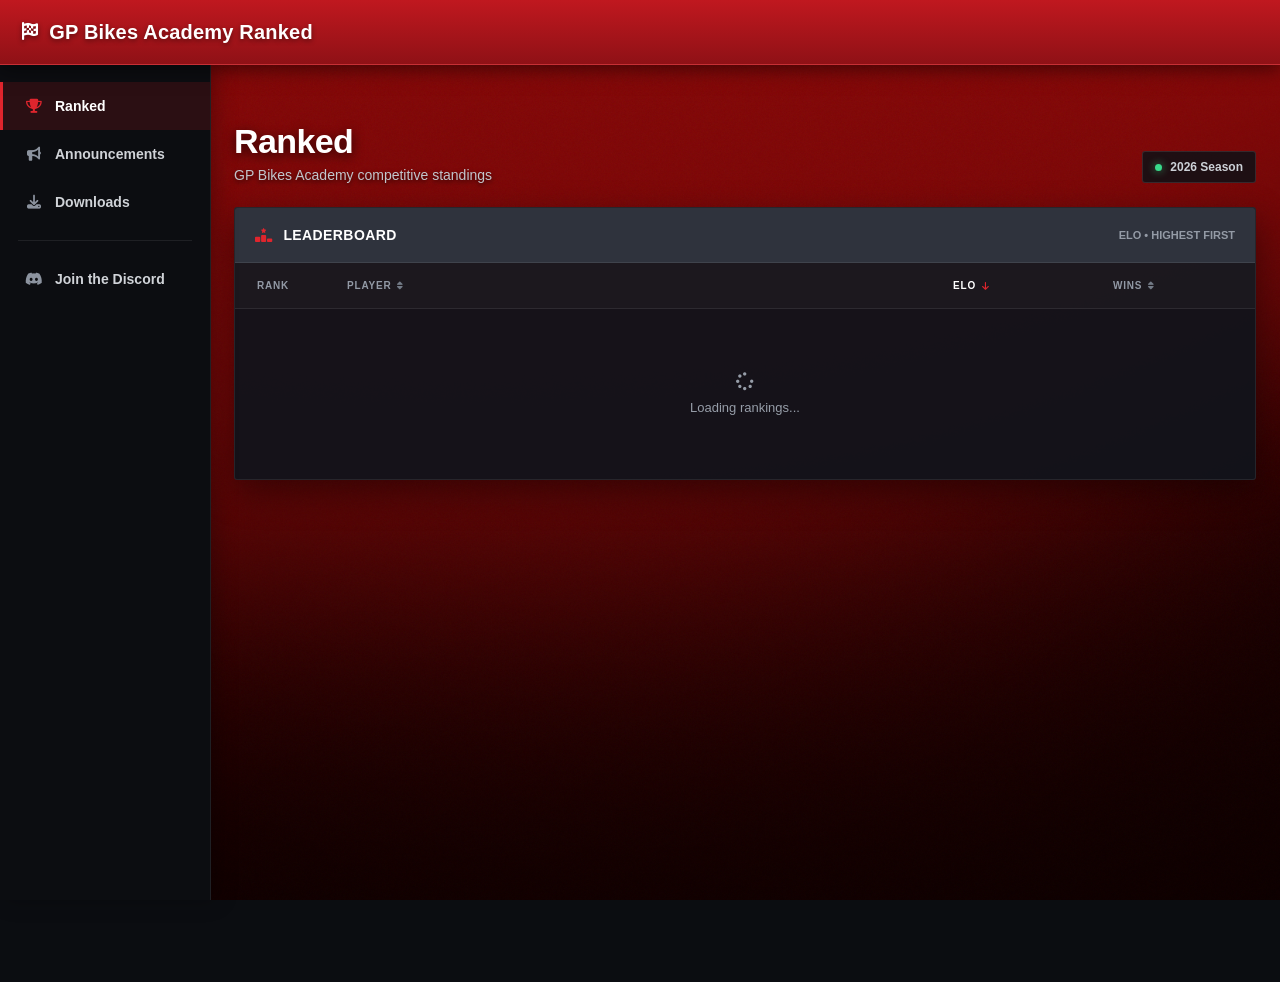
==== commit 5340e7b9: "Update index.html" ====
--- a/index.html
+++ b/index.html
@@ -4,9 +4,7 @@
 
 <head>
     <meta charset="UTF-8">
-
-    <meta name="viewport"
-          content="width=device-width, initial-scale=1.0">
+    <meta name="viewport" content="width=device-width, initial-scale=1.0">
 
     <title>GP Bikes Academy Ranked</title>
 
@@ -15,999 +13,206 @@
 
     <link rel="stylesheet" href="./style.css">
 
-
     <style>
-
-        /* ==========================================
-           CLICKABLE LEADERBOARD HEADINGS
-           ========================================== */
-
         .sort-button {
             appearance: none;
-
             width: 100%;
-
             display: flex;
             align-items: center;
-
             gap: 6px;
-
             margin: 0;
             padding: 0;
-
             border: 0;
-
             color: inherit;
             background: none;
-
             font: inherit;
             text-align: left;
-
             text-transform: inherit;
             letter-spacing: inherit;
-
             cursor: pointer;
         }
-
 
         .sort-button:hover {
             color: #ffffff;
         }
 
-
         .sort-button i {
             color: #737b87;
-
             font-size: 9px;
-
-            transition:
-                color 0.15s ease;
-        }
-
+        }
 
         .sort-button.active {
             color: #ffffff;
         }
 
-
         .sort-button.active i {
             color: #df252d;
         }
-
-
-        /* Rank isn't sortable */
-
-        .rank-heading {
-            color: inherit;
-        }
-
-
-        @media (max-width: 700px) {
-
-            .sort-button {
-                gap: 3px;
-            }
-
-
-            .sort-button i {
-                font-size: 7px;
-            }
-
-        }
-
     </style>
-
 </head>
 
-
 <body>
 
-
-    <!-- ==========================================
-         TOP BAR
-         ========================================== -->
-
-    <header class="topbar">
-
-        <div class="brand">
-
-            <i class="fa-solid fa-flag-checkered"></i>
-
-            <span>
-                GP Bikes Academy Ranked
-            </span>
+<header class="topbar">
+    <div class="brand">
+        <i class="fa-solid fa-flag-checkered"></i>
+        <span>GP Bikes Academy Ranked</span>
+    </div>
+</header>
+
+
+<nav class="sidebar">
+
+    <a href="./index.html" class="active">
+        <i class="fa-solid fa-trophy"></i>
+        <span>Ranked</span>
+    </a>
+
+    <a href="./announcements.html">
+        <i class="fa-solid fa-bullhorn"></i>
+        <span>Announcements</span>
+    </a>
+
+    <a href="./downloads.html">
+        <i class="fa-solid fa-download"></i>
+        <span>Downloads</span>
+    </a>
+
+    <div class="sidebar-divider"></div>
+
+    <a href="https://discord.gg/NGwKCQ96m8"
+       target="_blank"
+       rel="noopener noreferrer">
+
+        <i class="fa-brands fa-discord"></i>
+        <span>Join the Discord</span>
+
+    </a>
+
+</nav>
+
+
+<main class="page">
+
+    <div class="page-content">
+
+        <div class="page-title">
+
+            <div>
+                <h1>Ranked</h1>
+                <p>GP Bikes Academy competitive standings</p>
+            </div>
+
+            <div class="season-badge">
+                <span class="live-dot"></span>
+                2026 Season
+            </div>
 
         </div>
 
-    </header>
-
-
-
-    <!-- ==========================================
-         SIDEBAR
-         ========================================== -->
-
-    <nav class="sidebar">
-
-
-        <a href="./index.html"
-           class="active">
-
-            <i class="fa-solid fa-trophy"></i>
-
-            <span>
-                Ranked
-            </span>
-
-        </a>
-
-
-        <a href="./announcements.html">
-
-            <i class="fa-solid fa-bullhorn"></i>
-
-            <span>
-                Announcements
-            </span>
-
-        </a>
-
-
-        <a href="./downloads.html">
-
-            <i class="fa-solid fa-download"></i>
-
-            <span>
-                Downloads
-            </span>
-
-        </a>
-
-
-        <div class="sidebar-divider"></div>
-
-
-        <a href="https://discord.gg/NGwKCQ96m8"
-           target="_blank"
-           rel="noopener noreferrer">
-
-            <i class="fa-brands fa-discord"></i>
-
-            <span>
-                Join the Discord
-            </span>
-
-        </a>
-
-
-    </nav>
-
-
-
-    <!-- ==========================================
-         PAGE
-         ========================================== -->
-
-    <main class="page">
-
-        <div class="page-content">
-
-
-            <!-- PAGE TITLE -->
-
-            <div class="page-title">
-
+
+        <section class="panel">
+
+            <div class="panel-title">
 
                 <div>
-
-                    <h1>
-                        Ranked
-                    </h1>
-
-                    <p>
-                        GP Bikes Academy competitive standings
-                    </p>
-
+                    <i class="fa-solid fa-ranking-star"></i>
+                    Leaderboard
                 </div>
 
-
-                <div class="season-badge">
-
-                    <span class="live-dot"></span>
-
-                    2026 Season
+                <span id="sort-description">
+                    Elo • Highest first
+                </span>
+
+            </div>
+
+
+            <div class="leaderboard">
+
+                <div class="player leaderboard-header">
+
+                    <div>
+                        Rank
+                    </div>
+
+
+                    <div>
+
+                        <button
+                            class="sort-button"
+                            data-sort="name"
+                            type="button">
+
+                            Player
+
+                            <i class="fa-solid fa-sort"></i>
+
+                        </button>
+
+                    </div>
+
+
+                    <div>
+
+                        <button
+                            class="sort-button active"
+                            data-sort="elo"
+                            type="button">
+
+                            Elo
+
+                            <i class="fa-solid fa-arrow-down"></i>
+
+                        </button>
+
+                    </div>
+
+
+                    <div>
+
+                        <button
+                            class="sort-button"
+                            data-sort="wins"
+                            type="button">
+
+                            Wins
+
+                            <i class="fa-solid fa-sort"></i>
+
+                        </button>
+
+                    </div>
 
                 </div>
 
 
-            </div>
-
-
-
-            <!-- ==================================
-                 LEADERBOARD
-                 ================================== -->
-
-            <section class="panel">
-
-
-                <div class="panel-title">
-
-
-                    <div>
-
-                        <i class="fa-solid fa-ranking-star"></i>
-
-                        Leaderboard
-
-                    </div>
-
-
-                    <span id="sort-description">
-                        Sorted by Elo
-                    </span>
-
+                <div id="players">
+
+                    <div class="status-message">
+
+                        <i class="fa-solid fa-spinner fa-spin"></i>
+
+                        Loading rankings...
+
+                    </div>
 
                 </div>
 
-
-
-                <div class="leaderboard">
-
-
-                    <!-- ==========================
-                         CLICKABLE HEADINGS
-                         ========================== -->
-
-                    <div class="player leaderboard-header">
-
-
-                        <div class="rank-heading">
-                            Rank
-                        </div>
-
-
-                        <div>
-
-                            <button
-                                class="sort-button"
-                                data-sort="name"
-                                type="button"
-                            >
-
-                                Player
-
-                                <i class="fa-solid fa-sort"></i>
-
-                            </button>
-
-                        </div>
-
-
-                        <div>
-
-                            <button
-                                class="sort-button active"
-                                data-sort="elo"
-                                type="button"
-                            >
-
-                                Elo
-
-                                <i class="fa-solid fa-arrow-down"></i>
-
-                            </button>
-
-                        </div>
-
-
-                        <div>
-
-                            <button
-                                class="sort-button"
-                                data-sort="wins"
-                                type="button"
-                            >
-
-                                Wins
-
-                                <i class="fa-solid fa-sort"></i>
-
-                            </button>
-
-                        </div>
-
-
-                    </div>
-
-
-
-                    <!-- PLAYERS -->
-
-                    <div id="players">
-
-
-                        <div class="status-message">
-
-                            <i class="fa-solid fa-spinner fa-spin"></i>
-
-                            Loading rankings...
-
-                        </div>
-
-
-                    </div>
-
-
-                </div>
-
-
-            </section>
-
-
-        </div>
-
-    </main>
-
-
-
-    <!-- ==========================================
-         JAVASCRIPT
-         ========================================== -->
-
-    <script>
-
-
-        /*
-            All loaded players are stored here.
-        */
-
-        let players = [];
-
-
-        /*
-            DEFAULT SORT:
-
-            Elo
-            Highest -> Lowest
-        */
-
-        let currentSort = "elo";
-
-        let currentDirection = "desc";
-
-
-
-        /* ==========================================
-           LOAD ELO DATABASE
-           ========================================== */
-
-        async function loadPlayers() {
-
-
-            const container =
-                document.getElementById("players");
-
-
-            try {
-
-
-                const response = await fetch(
-
-                    "./elo_db.json?v=" + Date.now(),
-
-                    {
-                        cache: "no-store"
-                    }
-
-                );
-
-
-                if (!response.ok) {
-
-                    throw new Error(
-                        "elo_db.json returned HTTP " +
-                        response.status
-                    );
-
-                }
-
-
-                const data =
-                    await response.json();
-
-
-
-                /*
-                    Convert JSON into player objects.
-
-                    Every property in each player's
-                    stats object is preserved.
-                */
-
-                players =
-                    Object.entries(data).map(
-
-                        ([name, stats]) => ({
-
-                            name: name,
-
-                            ...stats,
-
-                            elo:
-                                Number(stats.elo) || 0,
-
-                            wins:
-                                Number(stats.wins) || 0
-
-                        })
-
-                    );
-
-
-
-                /*
-                    Display leaderboard.
-
-                    Default:
-                    highest Elo first.
-                */
-
-                sortPlayers();
-
-
-            }
-
-
-            catch (error) {
-
-
-                console.error(
-                    "Leaderboard error:",
-                    error
-                );
-
-
-                container.innerHTML = `
-
-
-                    <div class="status-message error-message">
-
-
-                        <i class="fa-solid fa-triangle-exclamation"></i>
-
-
-                        <strong>
-                            Rankings could not be loaded.
-                        </strong>
-
-
-                        <small>
-                            The website could not read elo_db.json.
-                        </small>
-
-
-                    </div>
-
-
-                `;
-
-
-            }
-
-
-        }
-
-
-
-        /* ==========================================
-           SORT PLAYERS
-           ========================================== */
-
-        function sortPlayers() {
-
-
-            players.sort((a, b) => {
-
-
-                /*
-                    PLAYER NAME
-
-                    Alphabetical sorting.
-                */
-
-                if (currentSort === "name") {
-
-
-                    const result =
-                        a.name.localeCompare(
-                            b.name,
-                            undefined,
-                            {
-                                sensitivity: "base"
-                            }
-                        );
-
-
-                    return currentDirection === "asc"
-                        ? result
-                        : -result;
-
-                }
-
-
-
-                /*
-                    NUMERICAL STATS
-
-                    Elo / Wins
-                */
-
-                const aValue =
-                    Number(a[currentSort]) || 0;
-
-
-                const bValue =
-                    Number(b[currentSort]) || 0;
-
-
-                if (aValue === bValue) {
-
-
-                    /*
-                        If two players have the
-                        same value, use Elo as
-                        the tie breaker.
-                    */
-
-                    if (currentSort !== "elo") {
-
-                        return b.elo - a.elo;
-
-                    }
-
-
-                    /*
-                        Same Elo:
-                        sort alphabetically.
-                    */
-
-                    return a.name.localeCompare(
-                        b.name
-                    );
-
-                }
-
-
-                if (currentDirection === "desc") {
-
-                    return bValue - aValue;
-
-                }
-
-
-                return aValue - bValue;
-
-
-            });
-
-
-
-            renderPlayers();
-
-            updateSortButtons();
-
-        }
-
-
-
-        /* ==========================================
-           DISPLAY PLAYERS
-           ========================================== */
-
-        function renderPlayers() {
-
-
-            const container =
-                document.getElementById("players");
-
-
-            container.innerHTML = "";
-
-
-
-            if (players.length === 0) {
-
-
-                container.innerHTML = `
-
-                    <div class="status-message">
-
-                        No ranked players yet.
-
-                    </div>
-
-                `;
-
-
-                return;
-
-            }
-
-
-
-            players.forEach(
-
-                (player, index) => {
-
-
-                    const row =
-                        document.createElement("div");
-
-
-                    row.className =
-                        "player";
-
-
-                    /*
-                        Rank colour.
-                    */
-
-                    let rankClass = "";
-
-
-                    if (index === 0) {
-
-                        rankClass =
-                            "rank-gold";
-
-                    }
-
-
-                    else if (index === 1) {
-
-                        rankClass =
-                            "rank-silver";
-
-                    }
-
-
-                    else if (index === 2) {
-
-                        rankClass =
-                            "rank-bronze";
-
-                    }
-
-
-
-                    row.innerHTML = `
-
-
-                        <div class="rank ${rankClass}">
-
-                            ${index + 1}
-
-                        </div>
-
-
-                        <div class="player-name">
-
-                            ${escapeHTML(
-                                player.name
-                            )}
-
-                        </div>
-
-
-                        <div class="elo">
-
-                            ${formatNumber(
-                                player.elo
-                            )}
-
-                        </div>
-
-
-                        <div class="wins">
-
-                            ${formatNumber(
-                                player.wins
-                            )}
-
-                        </div>
-
-
-                    `;
-
-
-                    container.appendChild(
-                        row
-                    );
-
-
-                }
-
-            );
-
-
-        }
-
-
-
-        /* ==========================================
-           CLICK COLUMN HEADINGS
-           ========================================== */
-
-        document
-            .querySelectorAll(".sort-button")
-            .forEach(button => {
-
-
-                button.addEventListener(
-                    "click",
-                    () => {
-
-
-                        const selectedSort =
-                            button.dataset.sort;
-
-
-
-                        /*
-                            Clicking the same heading
-                            reverses its direction.
-                        */
-
-                        if (
-                            selectedSort ===
-                            currentSort
-                        ) {
-
-
-                            currentDirection =
-
-                                currentDirection === "desc"
-
-                                    ? "asc"
-
-                                    : "desc";
-
-
-                        }
-
-
-                        /*
-                            Clicking a different heading
-                            chooses its sensible default.
-                        */
-
-                        else {
-
-
-                            currentSort =
-                                selectedSort;
-
-
-                            /*
-                                Player names:
-                                A -> Z
-
-                                Stats:
-                                Highest -> Lowest
-                            */
-
-                            if (
-                                selectedSort === "name"
-                            ) {
-
-                                currentDirection =
-                                    "asc";
-
-                            }
-
-                            else {
-
-                                currentDirection =
-                                    "desc";
-
-                            }
-
-
-                        }
-
-
-
-                        sortPlayers();
-
-
-                    }
-
-                );
-
-
-            });
-
-
-
-        /* ==========================================
-           UPDATE SORT ARROWS
-           ========================================== */
-
-        function updateSortButtons() {
-
-
-            document
-                .querySelectorAll(".sort-button")
-                .forEach(button => {
-
-
-                    const icon =
-                        button.querySelector("i");
-
-
-                    button.classList.remove(
-                        "active"
-                    );
-
-
-                    icon.className =
-                        "fa-solid fa-sort";
-
-
-
-                    if (
-                        button.dataset.sort ===
-                        currentSort
-                    ) {
-
-
-                        button.classList.add(
-                            "active"
-                        );
-
-
-                        if (
-                            currentDirection ===
-                            "desc"
-                        ) {
-
-                            icon.className =
-                                "fa-solid fa-arrow-down";
-
-                        }
-
-                        else {
-
-                            icon.className =
-                                "fa-solid fa-arrow-up";
-
-                        }
-
-
-                    }
-
-
-                });
-
-
-
-            /*
-                Text in top-right of panel.
-            */
-
-            const description =
-                document.getElementById(
-                    "sort-description"
-                );
-
-
-            let name;
-
-
-            if (currentSort === "name") {
-
-                name = "Player";
-
-            }
-
-            else if (currentSort === "wins") {
-
-                name = "Wins";
-
-            }
-
-            else {
-
-                name = "Elo";
-
-            }
-
-
-
-            const directionText =
-
-                currentSort === "name"
-
-                    ? (
-                        currentDirection === "asc"
-
-                            ? "A–Z"
-
-                            : "Z–A"
-                    )
-
-                    : (
-                        currentDirection === "desc"
-
-                            ? "Highest first"
-
-                            : "Lowest first"
-                    );
-
-
-            description.textContent =
-                `${name} • ${directionText}`;
-
-
-        }
-
-
-
-        /* ==========================================
-           HELPERS
-           ========================================== */
-
-        function escapeHTML(value) {
-
-
-            const element =
-                document.createElement("div");
-
-
-            element.textContent =
-                String(value ?? "");
-
-
-            return element.innerHTML;
-
-
-        }
-
-
-
-        function formatNumber(value) {
-
-
-            const number =
-                Number(value);
-
-
-            if (!Number.isFinite(number)) {
-
-                return "0";
-
-            }
-
-
-            return number.toLocaleString();
-
-
-        }
-
-
-
-        /* ==========================================
-           START
-           ========================================== */
-
-        loadPlayers();
-
-
-    </script>
-
-
-</body>
-
-</html>
-```
+            </div>
+
+        </section>
+
+    </div>
+
+</main>
+
+
+<script>
+
+const ELO_URL =
+    "https://raw.githubusercontent.com/brannygpbikes-web/brannygpbikes.github.io/refs/heads/main/elo_db.json";
+
+
+let players = [];
+
+let current
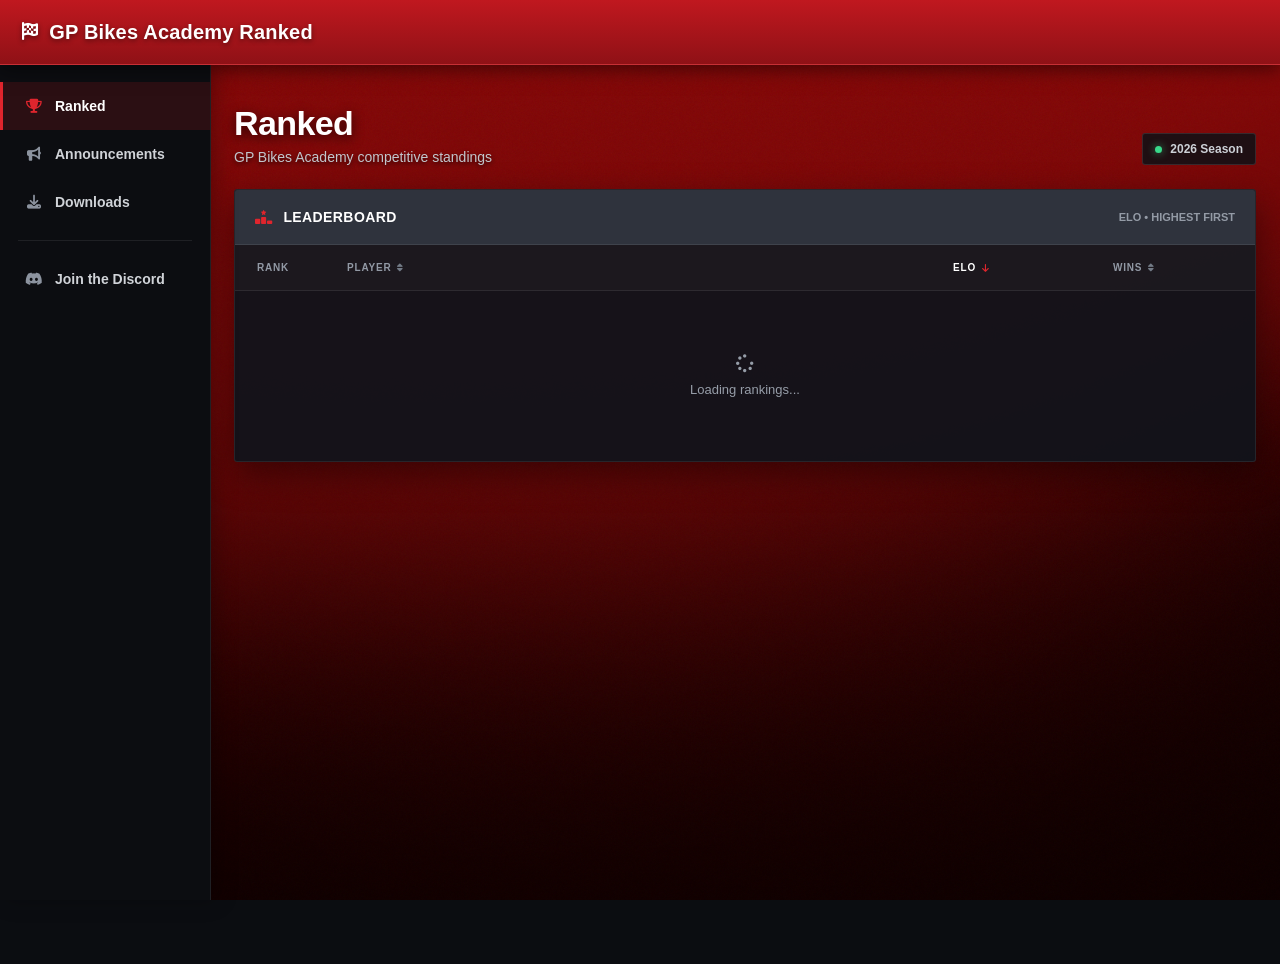
==== commit 3eef77c6: "Update index.html" ====
--- a/index.html
+++ b/index.html
@@ -1,4 +1,3 @@
-```html
 <!DOCTYPE html>
 <html lang="en">
 
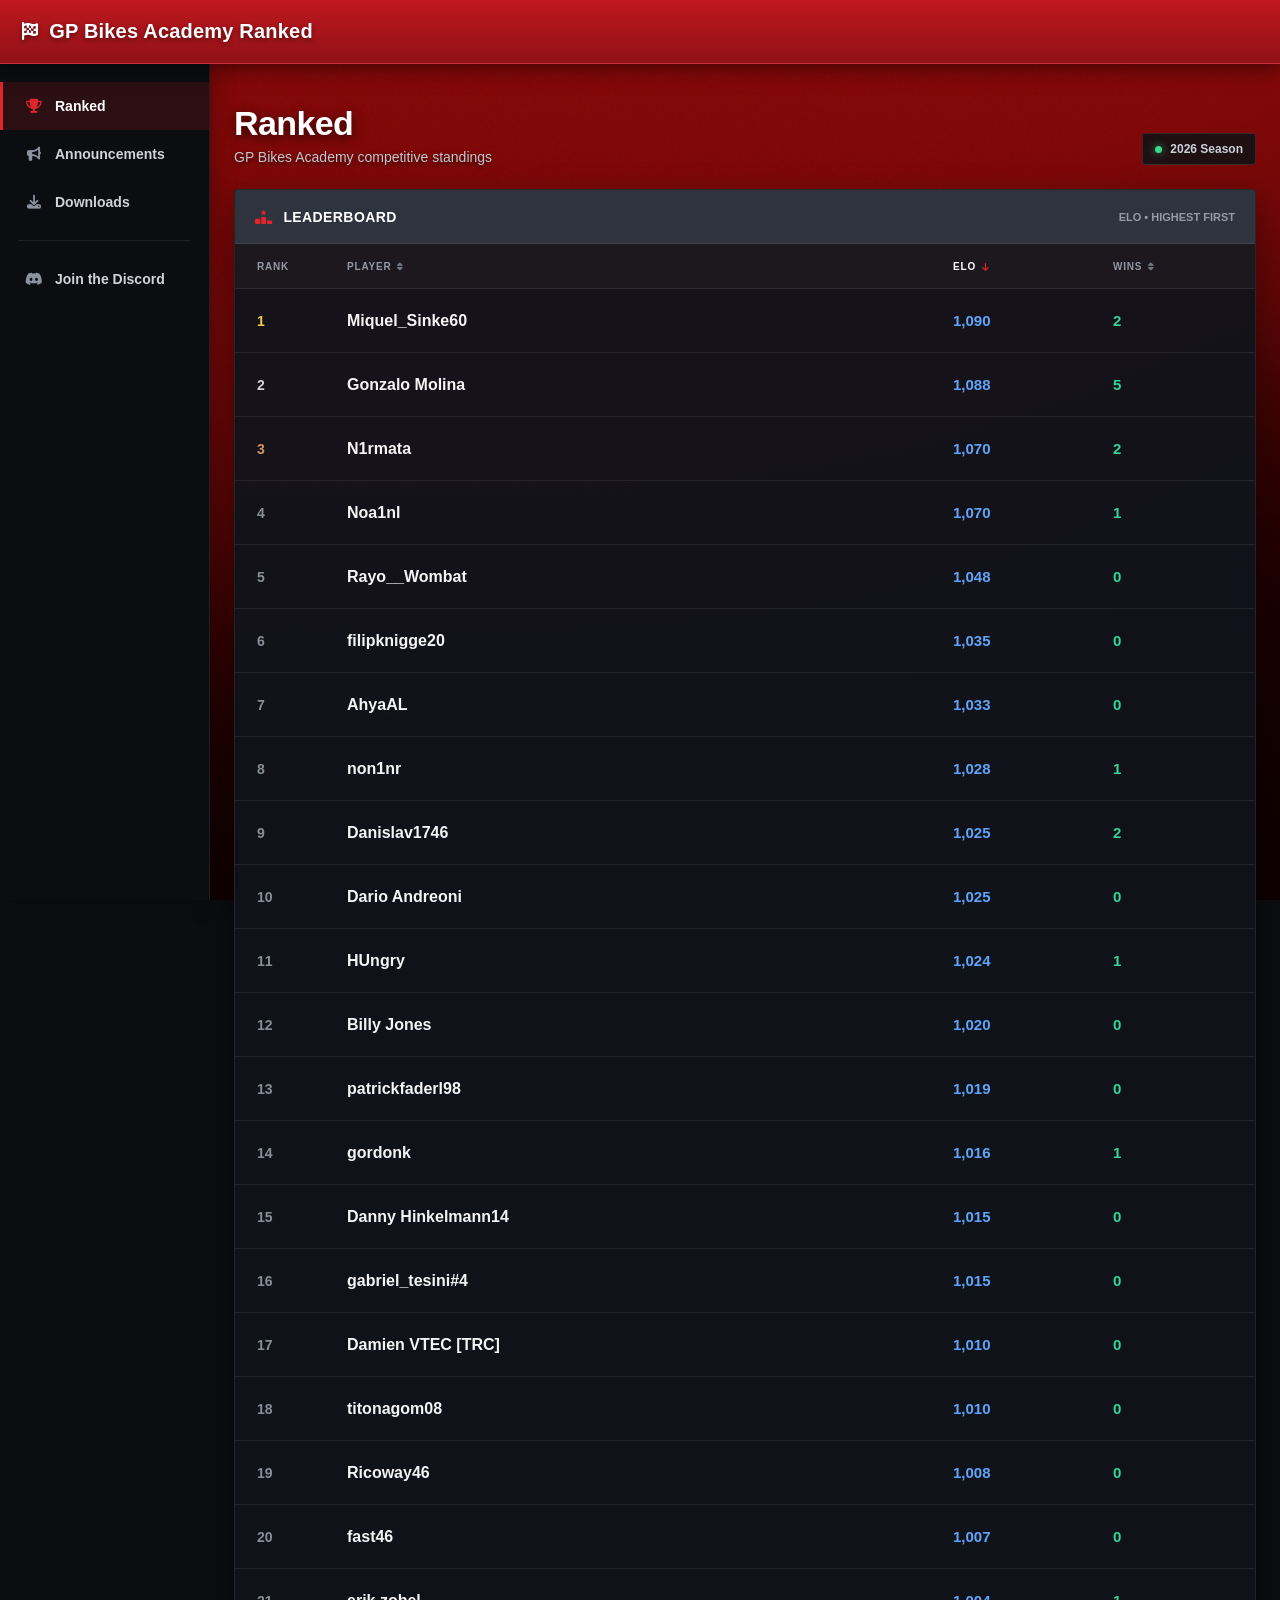
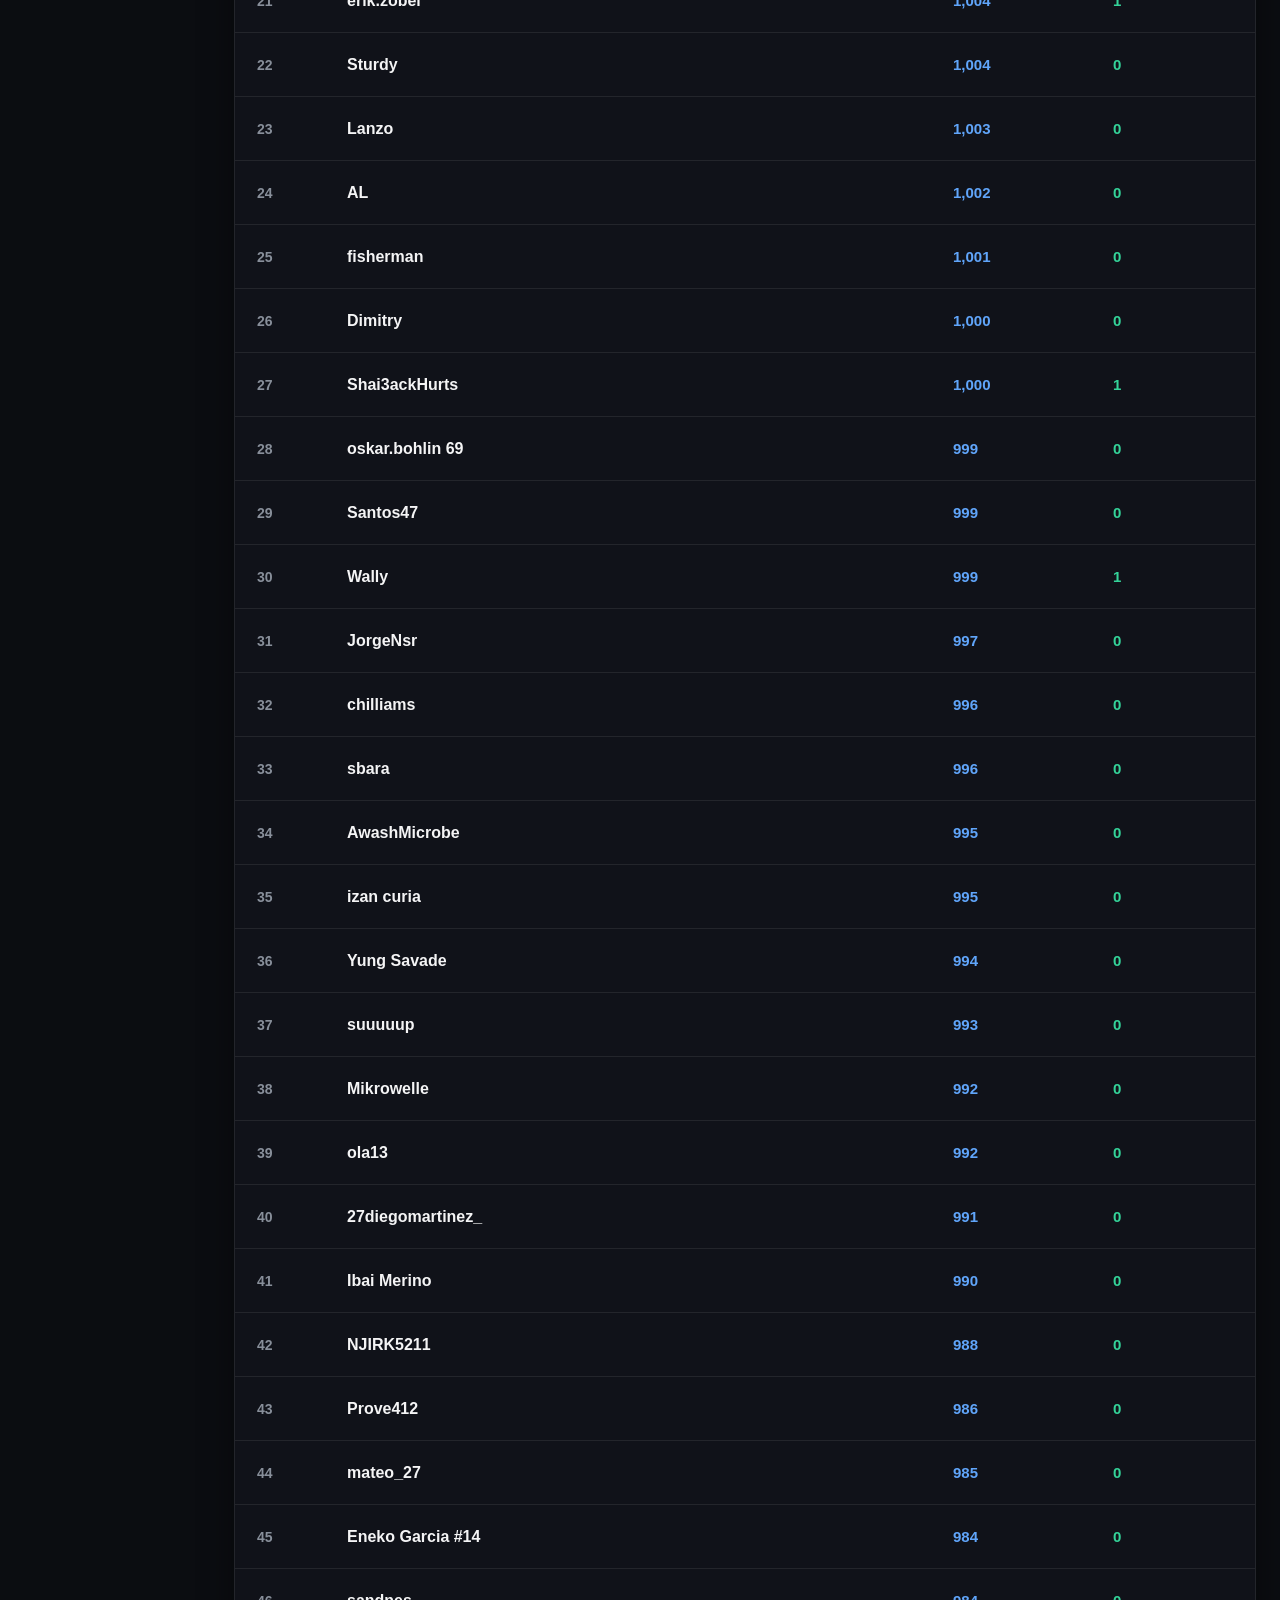
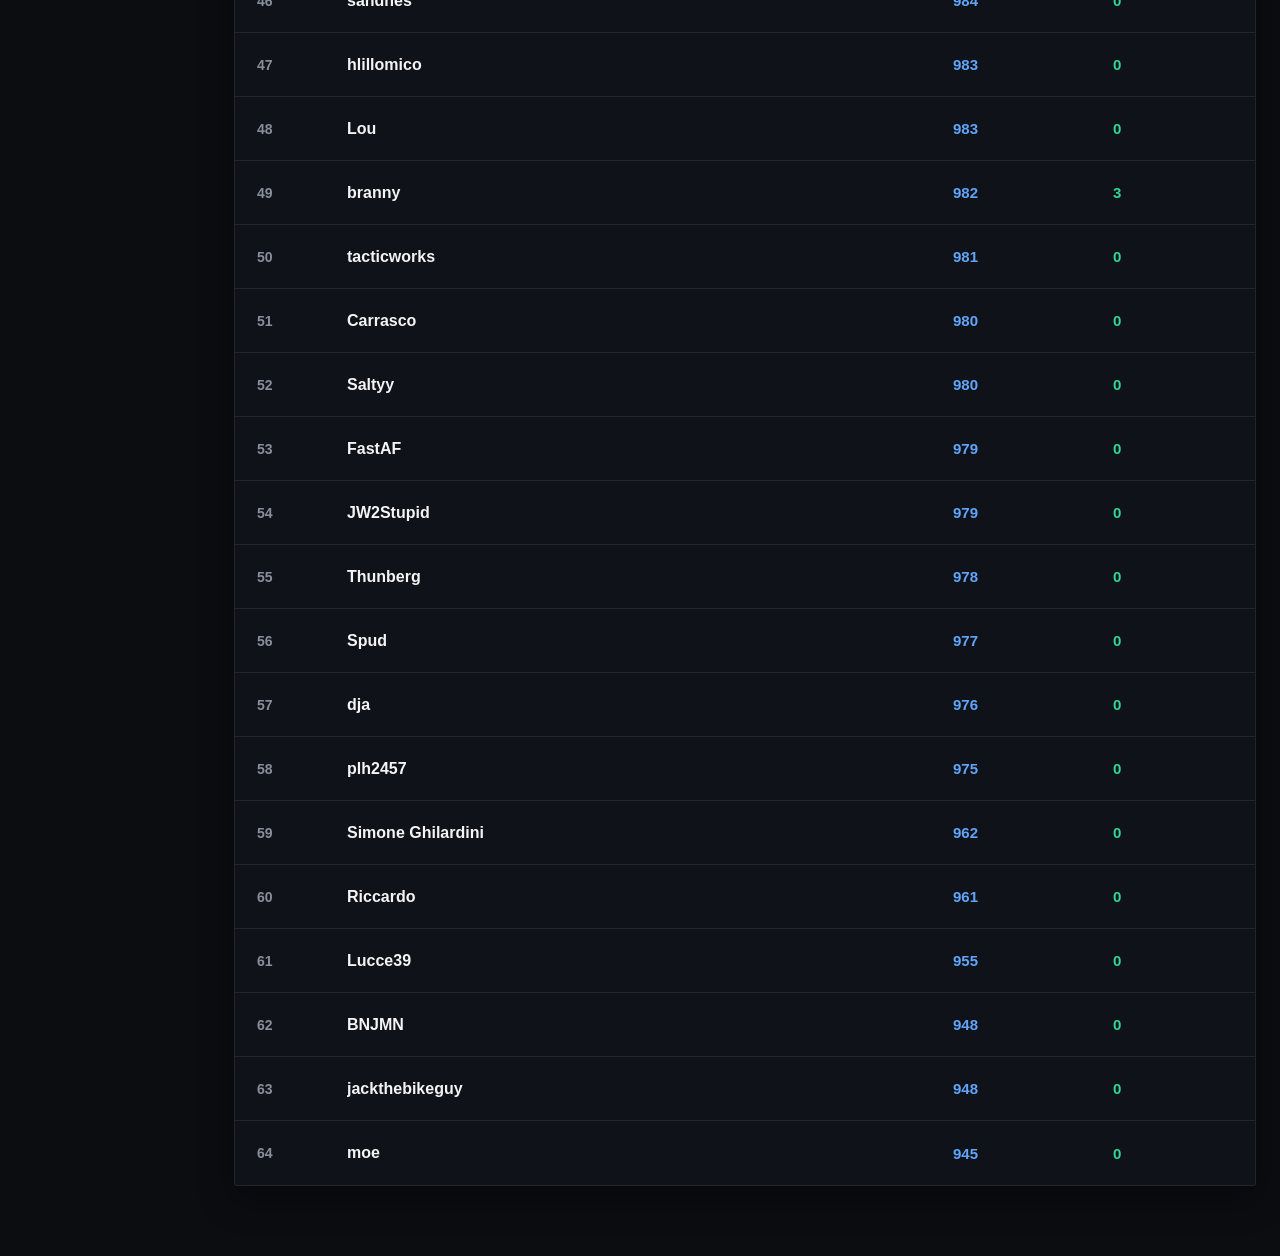
==== commit 3dcff4a1: "Update index.html" ====
--- a/index.html
+++ b/index.html
@@ -3,7 +3,9 @@
 
 <head>
     <meta charset="UTF-8">
-    <meta name="viewport" content="width=device-width, initial-scale=1.0">
+
+    <meta name="viewport"
+          content="width=device-width, initial-scale=1.0">
 
     <title>GP Bikes Academy Ranked</title>
 
@@ -12,206 +14,998 @@
 
     <link rel="stylesheet" href="./style.css">
 
+
     <style>
+
+        /* ==========================================
+           CLICKABLE LEADERBOARD HEADINGS
+           ========================================== */
+
         .sort-button {
             appearance: none;
+
             width: 100%;
+
             display: flex;
             align-items: center;
+
             gap: 6px;
+
             margin: 0;
             padding: 0;
+
             border: 0;
+
             color: inherit;
             background: none;
+
             font: inherit;
             text-align: left;
+
             text-transform: inherit;
             letter-spacing: inherit;
+
             cursor: pointer;
         }
+
 
         .sort-button:hover {
             color: #ffffff;
         }
 
+
         .sort-button i {
             color: #737b87;
+
             font-size: 9px;
-        }
+
+            transition:
+                color 0.15s ease;
+        }
+
 
         .sort-button.active {
             color: #ffffff;
         }
 
+
         .sort-button.active i {
             color: #df252d;
         }
+
+
+        /* Rank isn't sortable */
+
+        .rank-heading {
+            color: inherit;
+        }
+
+
+        @media (max-width: 700px) {
+
+            .sort-button {
+                gap: 3px;
+            }
+
+
+            .sort-button i {
+                font-size: 7px;
+            }
+
+        }
+
     </style>
+
 </head>
 
+
 <body>
 
-<header class="topbar">
-    <div class="brand">
-        <i class="fa-solid fa-flag-checkered"></i>
-        <span>GP Bikes Academy Ranked</span>
-    </div>
-</header>
-
-
-<nav class="sidebar">
-
-    <a href="./index.html" class="active">
-        <i class="fa-solid fa-trophy"></i>
-        <span>Ranked</span>
-    </a>
-
-    <a href="./announcements.html">
-        <i class="fa-solid fa-bullhorn"></i>
-        <span>Announcements</span>
-    </a>
-
-    <a href="./downloads.html">
-        <i class="fa-solid fa-download"></i>
-        <span>Downloads</span>
-    </a>
-
-    <div class="sidebar-divider"></div>
-
-    <a href="https://discord.gg/NGwKCQ96m8"
-       target="_blank"
-       rel="noopener noreferrer">
-
-        <i class="fa-brands fa-discord"></i>
-        <span>Join the Discord</span>
-
-    </a>
-
-</nav>
-
-
-<main class="page">
-
-    <div class="page-content">
-
-        <div class="page-title">
-
-            <div>
-                <h1>Ranked</h1>
-                <p>GP Bikes Academy competitive standings</p>
+
+    <!-- ==========================================
+         TOP BAR
+         ========================================== -->
+
+    <header class="topbar">
+
+        <div class="brand">
+
+            <i class="fa-solid fa-flag-checkered"></i>
+
+            <span>
+                GP Bikes Academy Ranked
+            </span>
+
+        </div>
+
+    </header>
+
+
+
+    <!-- ==========================================
+         SIDEBAR
+         ========================================== -->
+
+    <nav class="sidebar">
+
+
+        <a href="./index.html"
+           class="active">
+
+            <i class="fa-solid fa-trophy"></i>
+
+            <span>
+                Ranked
+            </span>
+
+        </a>
+
+
+        <a href="./announcements.html">
+
+            <i class="fa-solid fa-bullhorn"></i>
+
+            <span>
+                Announcements
+            </span>
+
+        </a>
+
+
+        <a href="./downloads.html">
+
+            <i class="fa-solid fa-download"></i>
+
+            <span>
+                Downloads
+            </span>
+
+        </a>
+
+
+        <div class="sidebar-divider"></div>
+
+
+        <a href="https://discord.gg/NGwKCQ96m8"
+           target="_blank"
+           rel="noopener noreferrer">
+
+            <i class="fa-brands fa-discord"></i>
+
+            <span>
+                Join the Discord
+            </span>
+
+        </a>
+
+
+    </nav>
+
+
+
+    <!-- ==========================================
+         PAGE
+         ========================================== -->
+
+    <main class="page">
+
+        <div class="page-content">
+
+
+            <!-- PAGE TITLE -->
+
+            <div class="page-title">
+
+
+                <div>
+
+                    <h1>
+                        Ranked
+                    </h1>
+
+                    <p>
+                        GP Bikes Academy competitive standings
+                    </p>
+
+                </div>
+
+
+                <div class="season-badge">
+
+                    <span class="live-dot"></span>
+
+                    2026 Season
+
+                </div>
+
+
             </div>
 
-            <div class="season-badge">
-                <span class="live-dot"></span>
-                2026 Season
-            </div>
+
+
+            <!-- ==================================
+                 LEADERBOARD
+                 ================================== -->
+
+            <section class="panel">
+
+
+                <div class="panel-title">
+
+
+                    <div>
+
+                        <i class="fa-solid fa-ranking-star"></i>
+
+                        Leaderboard
+
+                    </div>
+
+
+                    <span id="sort-description">
+                        Sorted by Elo
+                    </span>
+
+
+                </div>
+
+
+
+                <div class="leaderboard">
+
+
+                    <!-- ==========================
+                         CLICKABLE HEADINGS
+                         ========================== -->
+
+                    <div class="player leaderboard-header">
+
+
+                        <div class="rank-heading">
+                            Rank
+                        </div>
+
+
+                        <div>
+
+                            <button
+                                class="sort-button"
+                                data-sort="name"
+                                type="button"
+                            >
+
+                                Player
+
+                                <i class="fa-solid fa-sort"></i>
+
+                            </button>
+
+                        </div>
+
+
+                        <div>
+
+                            <button
+                                class="sort-button active"
+                                data-sort="elo"
+                                type="button"
+                            >
+
+                                Elo
+
+                                <i class="fa-solid fa-arrow-down"></i>
+
+                            </button>
+
+                        </div>
+
+
+                        <div>
+
+                            <button
+                                class="sort-button"
+                                data-sort="wins"
+                                type="button"
+                            >
+
+                                Wins
+
+                                <i class="fa-solid fa-sort"></i>
+
+                            </button>
+
+                        </div>
+
+
+                    </div>
+
+
+
+                    <!-- PLAYERS -->
+
+                    <div id="players">
+
+
+                        <div class="status-message">
+
+                            <i class="fa-solid fa-spinner fa-spin"></i>
+
+                            Loading rankings...
+
+                        </div>
+
+
+                    </div>
+
+
+                </div>
+
+
+            </section>
+
 
         </div>
 
-
-        <section class="panel">
-
-            <div class="panel-title">
-
-                <div>
-                    <i class="fa-solid fa-ranking-star"></i>
-                    Leaderboard
-                </div>
-
-                <span id="sort-description">
-                    Elo • Highest first
-                </span>
-
-            </div>
-
-
-            <div class="leaderboard">
-
-                <div class="player leaderboard-header">
-
-                    <div>
-                        Rank
+    </main>
+
+
+
+    <!-- ==========================================
+         JAVASCRIPT
+         ========================================== -->
+
+    <script>
+
+
+        /*
+            All loaded players are stored here.
+        */
+
+        let players = [];
+
+
+        /*
+            DEFAULT SORT:
+
+            Elo
+            Highest -> Lowest
+        */
+
+        let currentSort = "elo";
+
+        let currentDirection = "desc";
+
+
+
+        /* ==========================================
+           LOAD ELO DATABASE
+           ========================================== */
+
+        async function loadPlayers() {
+
+
+            const container =
+                document.getElementById("players");
+
+
+            try {
+
+
+                const response = await fetch(
+
+                    "./elo_db.json?v=" + Date.now(),
+
+                    {
+                        cache: "no-store"
+                    }
+
+                );
+
+
+                if (!response.ok) {
+
+                    throw new Error(
+                        "elo_db.json returned HTTP " +
+                        response.status
+                    );
+
+                }
+
+
+                const data =
+                    await response.json();
+
+
+
+                /*
+                    Convert JSON into player objects.
+
+                    Every property in each player's
+                    stats object is preserved.
+                */
+
+                players =
+                    Object.entries(data).map(
+
+                        ([name, stats]) => ({
+
+                            name: name,
+
+                            ...stats,
+
+                            elo:
+                                Number(stats.elo) || 0,
+
+                            wins:
+                                Number(stats.wins) || 0
+
+                        })
+
+                    );
+
+
+
+                /*
+                    Display leaderboard.
+
+                    Default:
+                    highest Elo first.
+                */
+
+                sortPlayers();
+
+
+            }
+
+
+            catch (error) {
+
+
+                console.error(
+                    "Leaderboard error:",
+                    error
+                );
+
+
+                container.innerHTML = `
+
+
+                    <div class="status-message error-message">
+
+
+                        <i class="fa-solid fa-triangle-exclamation"></i>
+
+
+                        <strong>
+                            Rankings could not be loaded.
+                        </strong>
+
+
+                        <small>
+                            The website could not read elo_db.json.
+                        </small>
+
+
                     </div>
 
 
-                    <div>
-
-                        <button
-                            class="sort-button"
-                            data-sort="name"
-                            type="button">
-
-                            Player
-
-                            <i class="fa-solid fa-sort"></i>
-
-                        </button>
+                `;
+
+
+            }
+
+
+        }
+
+
+
+        /* ==========================================
+           SORT PLAYERS
+           ========================================== */
+
+        function sortPlayers() {
+
+
+            players.sort((a, b) => {
+
+
+                /*
+                    PLAYER NAME
+
+                    Alphabetical sorting.
+                */
+
+                if (currentSort === "name") {
+
+
+                    const result =
+                        a.name.localeCompare(
+                            b.name,
+                            undefined,
+                            {
+                                sensitivity: "base"
+                            }
+                        );
+
+
+                    return currentDirection === "asc"
+                        ? result
+                        : -result;
+
+                }
+
+
+
+                /*
+                    NUMERICAL STATS
+
+                    Elo / Wins
+                */
+
+                const aValue =
+                    Number(a[currentSort]) || 0;
+
+
+                const bValue =
+                    Number(b[currentSort]) || 0;
+
+
+                if (aValue === bValue) {
+
+
+                    /*
+                        If two players have the
+                        same value, use Elo as
+                        the tie breaker.
+                    */
+
+                    if (currentSort !== "elo") {
+
+                        return b.elo - a.elo;
+
+                    }
+
+
+                    /*
+                        Same Elo:
+                        sort alphabetically.
+                    */
+
+                    return a.name.localeCompare(
+                        b.name
+                    );
+
+                }
+
+
+                if (currentDirection === "desc") {
+
+                    return bValue - aValue;
+
+                }
+
+
+                return aValue - bValue;
+
+
+            });
+
+
+
+            renderPlayers();
+
+            updateSortButtons();
+
+        }
+
+
+
+        /* ==========================================
+           DISPLAY PLAYERS
+           ========================================== */
+
+        function renderPlayers() {
+
+
+            const container =
+                document.getElementById("players");
+
+
+            container.innerHTML = "";
+
+
+
+            if (players.length === 0) {
+
+
+                container.innerHTML = `
+
+                    <div class="status-message">
+
+                        No ranked players yet.
 
                     </div>
 
-
-                    <div>
-
-                        <button
-                            class="sort-button active"
-                            data-sort="elo"
-                            type="button">
-
-                            Elo
-
-                            <i class="fa-solid fa-arrow-down"></i>
-
-                        </button>
-
-                    </div>
-
-
-                    <div>
-
-                        <button
-                            class="sort-button"
-                            data-sort="wins"
-                            type="button">
-
-                            Wins
-
-                            <i class="fa-solid fa-sort"></i>
-
-                        </button>
-
-                    </div>
-
-                </div>
-
-
-                <div id="players">
-
-                    <div class="status-message">
-
-                        <i class="fa-solid fa-spinner fa-spin"></i>
-
-                        Loading rankings...
-
-                    </div>
-
-                </div>
-
-            </div>
-
-        </section>
-
-    </div>
-
-</main>
-
-
-<script>
-
-const ELO_URL =
-    "https://raw.githubusercontent.com/brannygpbikes-web/brannygpbikes.github.io/refs/heads/main/elo_db.json";
-
-
-let players = [];
-
-let current
+                `;
+
+
+                return;
+
+            }
+
+
+
+            players.forEach(
+
+                (player, index) => {
+
+
+                    const row =
+                        document.createElement("div");
+
+
+                    row.className =
+                        "player";
+
+
+                    /*
+                        Rank colour.
+                    */
+
+                    let rankClass = "";
+
+
+                    if (index === 0) {
+
+                        rankClass =
+                            "rank-gold";
+
+                    }
+
+
+                    else if (index === 1) {
+
+                        rankClass =
+                            "rank-silver";
+
+                    }
+
+
+                    else if (index === 2) {
+
+                        rankClass =
+                            "rank-bronze";
+
+                    }
+
+
+
+                    row.innerHTML = `
+
+
+                        <div class="rank ${rankClass}">
+
+                            ${index + 1}
+
+                        </div>
+
+
+                        <div class="player-name">
+
+                            ${escapeHTML(
+                                player.name
+                            )}
+
+                        </div>
+
+
+                        <div class="elo">
+
+                            ${formatNumber(
+                                player.elo
+                            )}
+
+                        </div>
+
+
+                        <div class="wins">
+
+                            ${formatNumber(
+                                player.wins
+                            )}
+
+                        </div>
+
+
+                    `;
+
+
+                    container.appendChild(
+                        row
+                    );
+
+
+                }
+
+            );
+
+
+        }
+
+
+
+        /* ==========================================
+           CLICK COLUMN HEADINGS
+           ========================================== */
+
+        document
+            .querySelectorAll(".sort-button")
+            .forEach(button => {
+
+
+                button.addEventListener(
+                    "click",
+                    () => {
+
+
+                        const selectedSort =
+                            button.dataset.sort;
+
+
+
+                        /*
+                            Clicking the same heading
+                            reverses its direction.
+                        */
+
+                        if (
+                            selectedSort ===
+                            currentSort
+                        ) {
+
+
+                            currentDirection =
+
+                                currentDirection === "desc"
+
+                                    ? "asc"
+
+                                    : "desc";
+
+
+                        }
+
+
+                        /*
+                            Clicking a different heading
+                            chooses its sensible default.
+                        */
+
+                        else {
+
+
+                            currentSort =
+                                selectedSort;
+
+
+                            /*
+                                Player names:
+                                A -> Z
+
+                                Stats:
+                                Highest -> Lowest
+                            */
+
+                            if (
+                                selectedSort === "name"
+                            ) {
+
+                                currentDirection =
+                                    "asc";
+
+                            }
+
+                            else {
+
+                                currentDirection =
+                                    "desc";
+
+                            }
+
+
+                        }
+
+
+
+                        sortPlayers();
+
+
+                    }
+
+                );
+
+
+            });
+
+
+
+        /* ==========================================
+           UPDATE SORT ARROWS
+           ========================================== */
+
+        function updateSortButtons() {
+
+
+            document
+                .querySelectorAll(".sort-button")
+                .forEach(button => {
+
+
+                    const icon =
+                        button.querySelector("i");
+
+
+                    button.classList.remove(
+                        "active"
+                    );
+
+
+                    icon.className =
+                        "fa-solid fa-sort";
+
+
+
+                    if (
+                        button.dataset.sort ===
+                        currentSort
+                    ) {
+
+
+                        button.classList.add(
+                            "active"
+                        );
+
+
+                        if (
+                            currentDirection ===
+                            "desc"
+                        ) {
+
+                            icon.className =
+                                "fa-solid fa-arrow-down";
+
+                        }
+
+                        else {
+
+                            icon.className =
+                                "fa-solid fa-arrow-up";
+
+                        }
+
+
+                    }
+
+
+                });
+
+
+
+            /*
+                Text in top-right of panel.
+            */
+
+            const description =
+                document.getElementById(
+                    "sort-description"
+                );
+
+
+            let name;
+
+
+            if (currentSort === "name") {
+
+                name = "Player";
+
+            }
+
+            else if (currentSort === "wins") {
+
+                name = "Wins";
+
+            }
+
+            else {
+
+                name = "Elo";
+
+            }
+
+
+
+            const directionText =
+
+                currentSort === "name"
+
+                    ? (
+                        currentDirection === "asc"
+
+                            ? "A–Z"
+
+                            : "Z–A"
+                    )
+
+                    : (
+                        currentDirection === "desc"
+
+                            ? "Highest first"
+
+                            : "Lowest first"
+                    );
+
+
+            description.textContent =
+                `${name} • ${directionText}`;
+
+
+        }
+
+
+
+        /* ==========================================
+           HELPERS
+           ========================================== */
+
+        function escapeHTML(value) {
+
+
+            const element =
+                document.createElement("div");
+
+
+            element.textContent =
+                String(value ?? "");
+
+
+            return element.innerHTML;
+
+
+        }
+
+
+
+        function formatNumber(value) {
+
+
+            const number =
+                Number(value);
+
+
+            if (!Number.isFinite(number)) {
+
+                return "0";
+
+            }
+
+
+            return number.toLocaleString();
+
+
+        }
+
+
+
+        /* ==========================================
+           START
+           ========================================== */
+
+        loadPlayers();
+
+
+    </script>
+
+
+</body>
+
+</html>
--- a/style.css
+++ b/style.css
@@ -1,4 +1,3 @@
-```css
 /* ==========================================================
    GP BIKES ACADEMY RANKED
    ========================================================== */
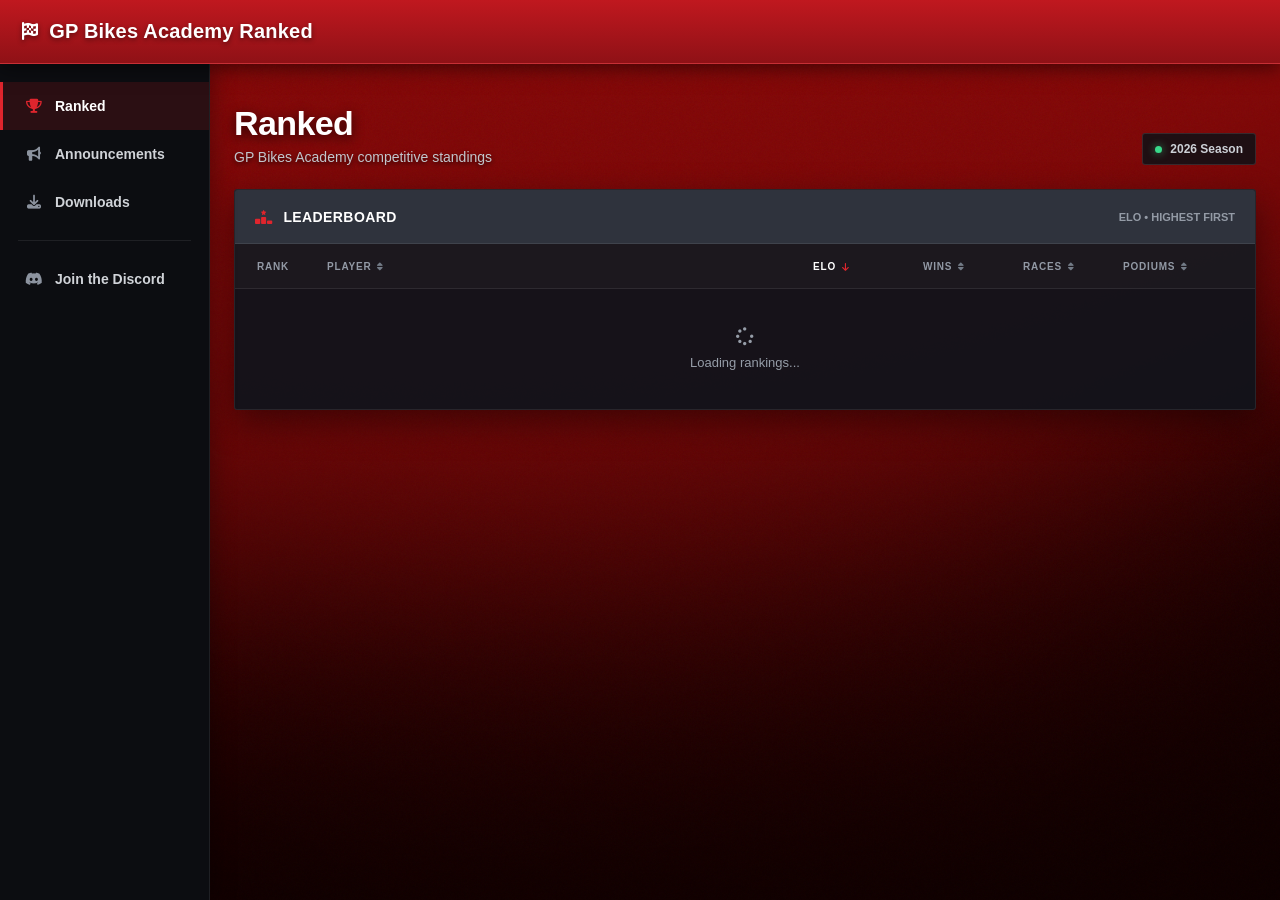
==== commit 1bd19e24: "Update index.html" ====
--- a/index.html
+++ b/index.html
@@ -3,9 +3,7 @@
 
 <head>
     <meta charset="UTF-8">
-
-    <meta name="viewport"
-          content="width=device-width, initial-scale=1.0">
+    <meta name="viewport" content="width=device-width, initial-scale=1.0">
 
     <title>GP Bikes Academy Ranked</title>
 
@@ -14,23 +12,37 @@
 
     <link rel="stylesheet" href="./style.css">
 
-
     <style>
 
         /* ==========================================
-           CLICKABLE LEADERBOARD HEADINGS
+           LEADERBOARD - 6 COLUMNS
+           ========================================== */
+
+        .player {
+            grid-template-columns:
+                70px
+                minmax(180px, 1fr)
+                110px
+                100px
+                100px
+                110px;
+        }
+
+
+        /* ==========================================
+           SORT BUTTONS
            ========================================== */
 
         .sort-button {
             appearance: none;
 
-            width: 100%;
-
             display: flex;
             align-items: center;
 
             gap: 6px;
 
+            width: 100%;
+
             margin: 0;
             padding: 0;
 
@@ -40,6 +52,7 @@
             background: none;
 
             font: inherit;
+
             text-align: left;
 
             text-transform: inherit;
@@ -58,9 +71,6 @@
             color: #737b87;
 
             font-size: 9px;
-
-            transition:
-                color 0.15s ease;
         }
 
 
@@ -74,24 +84,57 @@
         }
 
 
-        /* Rank isn't sortable */
-
-        .rank-heading {
-            color: inherit;
-        }
-
+        /* ==========================================
+           EXTRA STATS
+           ========================================== */
+
+        .races {
+            color: #d1d5db;
+
+            font-size: 15px;
+
+            font-weight: 700;
+        }
+
+
+        .podiums {
+            color: #f5c84c;
+
+            font-size: 15px;
+
+            font-weight: 700;
+        }
+
+
+        /* ==========================================
+           MOBILE
+           ========================================== */
 
         @media (max-width: 700px) {
 
-            .sort-button {
-                gap: 3px;
+            .leaderboard {
+                overflow-x: auto;
             }
 
 
-            .sort-button i {
-                font-size: 7px;
+            .player {
+                width: 650px;
+
+                grid-template-columns:
+                    45px
+                    180px
+                    90px
+                    80px
+                    80px
+                    90px;
             }
 
+
+            .races,
+            .podiums {
+                font-size: 12px;
+            }
+
         }
 
     </style>
@@ -102,910 +145,713 @@
 <body>
 
 
-    <!-- ==========================================
-         TOP BAR
-         ========================================== -->
-
-    <header class="topbar">
-
-        <div class="brand">
-
-            <i class="fa-solid fa-flag-checkered"></i>
-
-            <span>
-                GP Bikes Academy Ranked
-            </span>
+<!-- ==========================================
+     TOP BAR
+     ========================================== -->
+
+<header class="topbar">
+
+    <div class="brand">
+
+        <i class="fa-solid fa-flag-checkered"></i>
+
+        <span>
+            GP Bikes Academy Ranked
+        </span>
+
+    </div>
+
+</header>
+
+
+
+<!-- ==========================================
+     SIDEBAR
+     ========================================== -->
+
+<nav class="sidebar">
+
+
+    <a href="./index.html"
+       class="active">
+
+        <i class="fa-solid fa-trophy"></i>
+
+        <span>
+            Ranked
+        </span>
+
+    </a>
+
+
+    <a href="./announcements.html">
+
+        <i class="fa-solid fa-bullhorn"></i>
+
+        <span>
+            Announcements
+        </span>
+
+    </a>
+
+
+    <a href="./downloads.html">
+
+        <i class="fa-solid fa-download"></i>
+
+        <span>
+            Downloads
+        </span>
+
+    </a>
+
+
+    <div class="sidebar-divider"></div>
+
+
+    <a href="https://discord.gg/NGwKCQ96m8"
+       target="_blank"
+       rel="noopener noreferrer">
+
+        <i class="fa-brands fa-discord"></i>
+
+        <span>
+            Join the Discord
+        </span>
+
+    </a>
+
+
+</nav>
+
+
+
+<!-- ==========================================
+     PAGE
+     ========================================== -->
+
+<main class="page">
+
+    <div class="page-content">
+
+
+        <!-- PAGE TITLE -->
+
+        <div class="page-title">
+
+
+            <div>
+
+                <h1>
+                    Ranked
+                </h1>
+
+                <p>
+                    GP Bikes Academy competitive standings
+                </p>
+
+            </div>
+
+
+            <div class="season-badge">
+
+                <span class="live-dot"></span>
+
+                2026 Season
+
+            </div>
+
 
         </div>
 
-    </header>
-
-
-
-    <!-- ==========================================
-         SIDEBAR
-         ========================================== -->
-
-    <nav class="sidebar">
-
-
-        <a href="./index.html"
-           class="active">
-
-            <i class="fa-solid fa-trophy"></i>
-
-            <span>
-                Ranked
-            </span>
-
-        </a>
-
-
-        <a href="./announcements.html">
-
-            <i class="fa-solid fa-bullhorn"></i>
-
-            <span>
-                Announcements
-            </span>
-
-        </a>
-
-
-        <a href="./downloads.html">
-
-            <i class="fa-solid fa-download"></i>
-
-            <span>
-                Downloads
-            </span>
-
-        </a>
-
-
-        <div class="sidebar-divider"></div>
-
-
-        <a href="https://discord.gg/NGwKCQ96m8"
-           target="_blank"
-           rel="noopener noreferrer">
-
-            <i class="fa-brands fa-discord"></i>
-
-            <span>
-                Join the Discord
-            </span>
-
-        </a>
-
-
-    </nav>
-
-
-
-    <!-- ==========================================
-         PAGE
-         ========================================== -->
-
-    <main class="page">
-
-        <div class="page-content">
-
-
-            <!-- PAGE TITLE -->
-
-            <div class="page-title">
+
+
+        <!-- ==================================
+             LEADERBOARD
+             ================================== -->
+
+        <section class="panel">
+
+
+            <div class="panel-title">
 
 
                 <div>
 
-                    <h1>
-                        Ranked
-                    </h1>
-
-                    <p>
-                        GP Bikes Academy competitive standings
-                    </p>
+                    <i class="fa-solid fa-ranking-star"></i>
+
+                    Leaderboard
 
                 </div>
 
 
-                <div class="season-badge">
-
-                    <span class="live-dot"></span>
-
-                    2026 Season
+                <span id="sort-description">
+
+                    Elo • Highest first
+
+                </span>
+
+
+            </div>
+
+
+
+            <div class="leaderboard">
+
+
+                <!-- ==========================
+                     COLUMN HEADERS
+                     ========================== -->
+
+                <div class="player leaderboard-header">
+
+
+                    <div>
+                        Rank
+                    </div>
+
+
+                    <div>
+
+                        <button
+                            class="sort-button"
+                            data-sort="name"
+                            type="button">
+
+                            Player
+
+                            <i class="fa-solid fa-sort"></i>
+
+                        </button>
+
+                    </div>
+
+
+                    <div>
+
+                        <button
+                            class="sort-button active"
+                            data-sort="elo"
+                            type="button">
+
+                            Elo
+
+                            <i class="fa-solid fa-arrow-down"></i>
+
+                        </button>
+
+                    </div>
+
+
+                    <div>
+
+                        <button
+                            class="sort-button"
+                            data-sort="wins"
+                            type="button">
+
+                            Wins
+
+                            <i class="fa-solid fa-sort"></i>
+
+                        </button>
+
+                    </div>
+
+
+                    <div>
+
+                        <button
+                            class="sort-button"
+                            data-sort="races"
+                            type="button">
+
+                            Races
+
+                            <i class="fa-solid fa-sort"></i>
+
+                        </button>
+
+                    </div>
+
+
+                    <div>
+
+                        <button
+                            class="sort-button"
+                            data-sort="podiums"
+                            type="button">
+
+                            Podiums
+
+                            <i class="fa-solid fa-sort"></i>
+
+                        </button>
+
+                    </div>
+
 
                 </div>
 
 
+
+                <!-- PLAYER ROWS -->
+
+                <div id="players">
+
+                    <div class="status-message">
+
+                        <i class="fa-solid fa-spinner fa-spin"></i>
+
+                        Loading rankings...
+
+                    </div>
+
+                </div>
+
+
             </div>
 
 
-
-            <!-- ==================================
-                 LEADERBOARD
-                 ================================== -->
-
-            <section class="panel">
-
-
-                <div class="panel-title">
-
-
-                    <div>
-
-                        <i class="fa-solid fa-ranking-star"></i>
-
-                        Leaderboard
-
-                    </div>
-
-
-                    <span id="sort-description">
-                        Sorted by Elo
-                    </span>
-
+        </section>
+
+
+    </div>
+
+</main>
+
+
+
+<script>
+
+
+/* ==========================================
+   DATABASE
+   ========================================== */
+
+const ELO_URL =
+    "https://raw.githubusercontent.com/brannygpbikes-web/brannygpbikes.github.io/refs/heads/main/elo_db.json";
+
+
+let players = [];
+
+
+/*
+    DEFAULT:
+
+    Elo
+    Highest -> Lowest
+*/
+
+let currentSort =
+    "elo";
+
+let currentDirection =
+    "desc";
+
+
+
+/* ==========================================
+   LOAD PLAYERS
+   ========================================== */
+
+async function loadPlayers() {
+
+
+    const container =
+        document.getElementById("players");
+
+
+    try {
+
+
+        const response =
+            await fetch(
+
+                ELO_URL +
+                "?v=" +
+                Date.now(),
+
+                {
+                    cache: "no-store"
+                }
+
+            );
+
+
+        if (!response.ok) {
+
+            throw new Error(
+                "Database returned HTTP " +
+                response.status
+            );
+
+        }
+
+
+        const data =
+            await response.json();
+
+
+
+        /*
+            Use ALL FOUR statistics
+            from elo_db.json.
+        */
+
+        players =
+            Object.entries(data).map(
+
+                ([name, stats]) => ({
+
+                    name: name,
+
+                    elo:
+                        Number(stats.elo) || 0,
+
+                    wins:
+                        Number(stats.wins) || 0,
+
+                    races:
+                        Number(stats.races) || 0,
+
+                    podiums:
+                        Number(stats.podiums) || 0
+
+                })
+
+            );
+
+
+
+        sortPlayers();
+
+
+    }
+
+
+    catch (error) {
+
+
+        console.error(
+            "Leaderboard error:",
+            error
+        );
+
+
+        container.innerHTML = `
+
+            <div class="status-message error-message">
+
+                <i class="fa-solid fa-triangle-exclamation"></i>
+
+                <strong>
+                    Rankings could not be loaded.
+                </strong>
+
+                <small>
+                    The ranking database could not be reached.
+                </small>
+
+            </div>
+
+        `;
+
+
+    }
+
+
+}
+
+
+
+/* ==========================================
+   SORT
+   ========================================== */
+
+function sortPlayers() {
+
+
+    players.sort(
+
+        (a, b) => {
+
+
+            /*
+                PLAYER NAME
+            */
+
+            if (currentSort === "name") {
+
+
+                const comparison =
+                    a.name.localeCompare(
+
+                        b.name,
+
+                        undefined,
+
+                        {
+                            sensitivity: "base"
+                        }
+
+                    );
+
+
+                return currentDirection === "asc"
+
+                    ? comparison
+
+                    : -comparison;
+
+
+            }
+
+
+
+            /*
+                STAT SORTING
+            */
+
+            const aValue =
+                Number(a[currentSort]) || 0;
+
+
+            const bValue =
+                Number(b[currentSort]) || 0;
+
+
+
+            /*
+                TIE BREAKER
+
+                If equal, highest Elo wins.
+            */
+
+            if (aValue === bValue) {
+
+
+                if (currentSort !== "elo") {
+
+
+                    if (b.elo !== a.elo) {
+
+                        return b.elo - a.elo;
+
+                    }
+
+
+                }
+
+
+                return a.name.localeCompare(
+                    b.name
+                );
+
+
+            }
+
+
+
+            /*
+                HIGH -> LOW
+                or
+                LOW -> HIGH
+            */
+
+            return currentDirection === "desc"
+
+                ? bValue - aValue
+
+                : aValue - bValue;
+
+
+        }
+
+    );
+
+
+
+    renderPlayers();
+
+    updateSortButtons();
+
+
+}
+
+
+
+/* ==========================================
+   DISPLAY LEADERBOARD
+   ========================================== */
+
+function renderPlayers() {
+
+
+    const container =
+        document.getElementById("players");
+
+
+    container.innerHTML = "";
+
+
+
+    if (players.length === 0) {
+
+
+        container.innerHTML = `
+
+            <div class="status-message">
+
+                No ranked players yet.
+
+            </div>
+
+        `;
+
+
+        return;
+
+
+    }
+
+
+
+    players.forEach(
+
+        (player, index) => {
+
+
+            const row =
+                document.createElement("div");
+
+
+            row.className =
+                "player";
+
+
+
+            /*
+                TOP 3 RANK COLOURS
+            */
+
+            let rankClass = "";
+
+
+            if (index === 0) {
+
+                rankClass =
+                    "rank-gold";
+
+            }
+
+
+            else if (index === 1) {
+
+                rankClass =
+                    "rank-silver";
+
+            }
+
+
+            else if (index === 2) {
+
+                rankClass =
+                    "rank-bronze";
+
+            }
+
+
+
+            row.innerHTML = `
+
+
+                <div class="rank ${rankClass}">
+
+                    ${index + 1}
 
                 </div>
 
 
-
-                <div class="leaderboard">
-
-
-                    <!-- ==========================
-                         CLICKABLE HEADINGS
-                         ========================== -->
-
-                    <div class="player leaderboard-header">
-
-
-                        <div class="rank-heading">
-                            Rank
-                        </div>
-
-
-                        <div>
-
-                            <button
-                                class="sort-button"
-                                data-sort="name"
-                                type="button"
-                            >
-
-                                Player
-
-                                <i class="fa-solid fa-sort"></i>
-
-                            </button>
-
-                        </div>
-
-
-                        <div>
-
-                            <button
-                                class="sort-button active"
-                                data-sort="elo"
-                                type="button"
-                            >
-
-                                Elo
-
-                                <i class="fa-solid fa-arrow-down"></i>
-
-                            </button>
-
-                        </div>
-
-
-                        <div>
-
-                            <button
-                                class="sort-button"
-                                data-sort="wins"
-                                type="button"
-                            >
-
-                                Wins
-
-                                <i class="fa-solid fa-sort"></i>
-
-                            </button>
-
-                        </div>
-
-
-                    </div>
-
-
-
-                    <!-- PLAYERS -->
-
-                    <div id="players">
-
-
-                        <div class="status-message">
-
-                            <i class="fa-solid fa-spinner fa-spin"></i>
-
-                            Loading rankings...
-
-                        </div>
-
-
-                    </div>
-
+                <div class="player-name">
+
+                    ${escapeHTML(
+                        player.name
+                    )}
 
                 </div>
 
 
-            </section>
-
-
-        </div>
-
-    </main>
-
-
-
-    <!-- ==========================================
-         JAVASCRIPT
-         ========================================== -->
-
-    <script>
-
-
-        /*
-            All loaded players are stored here.
-        */
-
-        let players = [];
-
-
-        /*
-            DEFAULT SORT:
-
-            Elo
-            Highest -> Lowest
-        */
-
-        let currentSort = "elo";
-
-        let currentDirection = "desc";
-
-
-
-        /* ==========================================
-           LOAD ELO DATABASE
-           ========================================== */
-
-        async function loadPlayers() {
-
-
-            const container =
-                document.getElementById("players");
-
-
-            try {
-
-
-                const response = await fetch(
-
-                    "./elo_db.json?v=" + Date.now(),
-
-                    {
-                        cache: "no-store"
-                    }
-
-                );
-
-
-                if (!response.ok) {
-
-                    throw new Error(
-                        "elo_db.json returned HTTP " +
-                        response.status
-                    );
-
-                }
-
-
-                const data =
-                    await response.json();
-
-
-
-                /*
-                    Convert JSON into player objects.
-
-                    Every property in each player's
-                    stats object is preserved.
-                */
-
-                players =
-                    Object.entries(data).map(
-
-                        ([name, stats]) => ({
-
-                            name: name,
-
-                            ...stats,
-
-                            elo:
-                                Number(stats.elo) || 0,
-
-                            wins:
-                                Number(stats.wins) || 0
-
-                        })
-
-                    );
-
-
-
-                /*
-                    Display leaderboard.
-
-                    Default:
-                    highest Elo first.
-                */
-
-                sortPlayers();
-
-
-            }
-
-
-            catch (error) {
-
-
-                console.error(
-                    "Leaderboard error:",
-                    error
-                );
-
-
-                container.innerHTML = `
-
-
-                    <div class="status-message error-message">
-
-
-                        <i class="fa-solid fa-triangle-exclamation"></i>
-
-
-                        <strong>
-                            Rankings could not be loaded.
-                        </strong>
-
-
-                        <small>
-                            The website could not read elo_db.json.
-                        </small>
-
-
-                    </div>
-
-
-                `;
-
-
-            }
-
-
-        }
-
-
-
-        /* ==========================================
-           SORT PLAYERS
-           ========================================== */
-
-        function sortPlayers() {
-
-
-            players.sort((a, b) => {
-
-
-                /*
-                    PLAYER NAME
-
-                    Alphabetical sorting.
-                */
-
-                if (currentSort === "name") {
-
-
-                    const result =
-                        a.name.localeCompare(
-                            b.name,
-                            undefined,
-                            {
-                                sensitivity: "base"
-                            }
-                        );
-
-
-                    return currentDirection === "asc"
-                        ? result
-                        : -result;
-
-                }
-
-
-
-                /*
-                    NUMERICAL STATS
-
-                    Elo / Wins
-                */
-
-                const aValue =
-                    Number(a[currentSort]) || 0;
-
-
-                const bValue =
-                    Number(b[currentSort]) || 0;
-
-
-                if (aValue === bValue) {
-
-
-                    /*
-                        If two players have the
-                        same value, use Elo as
-                        the tie breaker.
-                    */
-
-                    if (currentSort !== "elo") {
-
-                        return b.elo - a.elo;
-
-                    }
-
-
-                    /*
-                        Same Elo:
-                        sort alphabetically.
-                    */
-
-                    return a.name.localeCompare(
-                        b.name
-                    );
-
-                }
-
-
-                if (currentDirection === "desc") {
-
-                    return bValue - aValue;
-
-                }
-
-
-                return aValue - bValue;
-
-
-            });
-
-
-
-            renderPlayers();
-
-            updateSortButtons();
-
-        }
-
-
-
-        /* ==========================================
-           DISPLAY PLAYERS
-           ========================================== */
-
-        function renderPlayers() {
-
-
-            const container =
-                document.getElementById("players");
-
-
-            container.innerHTML = "";
-
-
-
-            if (players.length === 0) {
-
-
-                container.innerHTML = `
-
-                    <div class="status-message">
-
-                        No ranked players yet.
-
-                    </div>
-
-                `;
-
-
-                return;
-
-            }
-
-
-
-            players.forEach(
-
-                (player, index) => {
-
-
-                    const row =
-                        document.createElement("div");
-
-
-                    row.className =
-                        "player";
-
-
-                    /*
-                        Rank colour.
-                    */
-
-                    let rankClass = "";
-
-
-                    if (index === 0) {
-
-                        rankClass =
-                            "rank-gold";
-
-                    }
-
-
-                    else if (index === 1) {
-
-                        rankClass =
-                            "rank-silver";
-
-                    }
-
-
-                    else if (index === 2) {
-
-                        rankClass =
-                            "rank-bronze";
-
-                    }
-
-
-
-                    row.innerHTML = `
-
-
-                        <div class="rank ${rankClass}">
-
-                            ${index + 1}
-
-                        </div>
-
-
-                        <div class="player-name">
-
-                            ${escapeHTML(
-                                player.name
-                            )}
-
-                        </div>
-
-
-                        <div class="elo">
-
-                            ${formatNumber(
-                                player.elo
-                            )}
-
-                        </div>
-
-
-                        <div class="wins">
-
-                            ${formatNumber(
-                                player.wins
-                            )}
-
-                        </div>
-
-
-                    `;
-
-
-                    container.appendChild(
-                        row
-                    );
-
-
-                }
-
+                <div class="elo">
+
+                    ${formatNumber(
+                        player.elo
+                    )}
+
+                </div>
+
+
+                <div class="wins">
+
+                    ${formatNumber(
+                        player.wins
+                    )}
+
+                </div>
+
+
+                <div class="races">
+
+                    ${formatNumber(
+                        player.races
+                    )}
+
+                </div>
+
+
+                <div class="podiums">
+
+                    ${formatNumber(
+                        player.podiums
+                    )}
+
+                </div>
+
+
+            `;
+
+
+            container.appendChild(
+                row
             );
 
 
         }
 
-
-
-        /* ==========================================
-           CLICK COLUMN HEADINGS
-           ========================================== */
-
-        document
-            .querySelectorAll(".sort-button")
-            .forEach(button => {
-
-
-                button.addEventListener(
-                    "click",
-                    () => {
-
-
-                        const selectedSort =
-                            button.dataset.sort;
-
-
-
-                        /*
-                            Clicking the same heading
-                            reverses its direction.
-                        */
-
-                        if (
-                            selectedSort ===
-                            currentSort
-                        ) {
-
-
-                            currentDirection =
-
-                                currentDirection === "desc"
-
-                                    ? "asc"
-
-                                    : "desc";
-
-
-                        }
-
-
-                        /*
-                            Clicking a different heading
-                            chooses its sensible default.
-                        */
-
-                        else {
-
-
-                            currentSort =
-                                selectedSort;
-
-
-                            /*
-                                Player names:
-                                A -> Z
-
-                                Stats:
-                                Highest -> Lowest
-                            */
-
-                            if (
-                                selectedSort === "name"
-                            ) {
-
-                                currentDirection =
-                                    "asc";
-
-                            }
-
-                            else {
-
-                                currentDirection =
-                                    "desc";
-
-                            }
-
-
-                        }
-
-
-
-                        sortPlayers();
-
-
-                    }
-
-                );
-
-
-            });
-
-
-
-        /* ==========================================
-           UPDATE SORT ARROWS
-           ========================================== */
-
-        function updateSortButtons() {
-
-
-            document
-                .querySelectorAll(".sort-button")
-                .forEach(button => {
-
-
-                    const icon =
-                        button.querySelector("i");
-
-
-                    button.classList.remove(
-                        "active"
-                    );
-
-
-                    icon.className =
-                        "fa-solid fa-sort";
-
-
-
-                    if (
-                        button.dataset.sort ===
-                        currentSort
-                    ) {
-
-
-                        button.classList.add(
-                            "active"
-                        );
-
-
-                        if (
-                            currentDirection ===
-                            "desc"
-                        ) {
-
-                            icon.className =
-                                "fa-solid fa-arrow-down";
-
-                        }
-
-                        else {
-
-                            icon.className =
-                                "fa-solid fa-arrow-up";
-
-                        }
-
-
-                    }
-
-
-                });
-
-
-
-            /*
-                Text in top-right of panel.
-            */
-
-            const description =
-                document.getElementById(
-                    "sort-description"
-                );
-
-
-            let name;
-
-
-            if (currentSort === "name") {
-
-                name = "Player";
-
-            }
-
-            else if (currentSort === "wins") {
-
-                name = "Wins";
-
-            }
-
-            else {
-
-                name = "Elo";
-
-            }
-
-
-
-            const directionText =
-
-                currentSort === "name"
-
-                    ? (
-                        currentDirection === "asc"
-
-                            ? "A–Z"
-
-                            : "Z–A"
-                    )
-
-                    : (
-                        currentDirection === "desc"
-
-                            ? "Highest first"
-
-                            : "Lowest first"
-                    );
-
-
-            description.textContent =
-                `${name} • ${directionText}`;
-
-
-        }
-
-
-
-        /* ==========================================
-           HELPERS
-           ========================================== */
-
-        function escapeHTML(value) {
-
-
-            const element =
-                document.createElement("div");
-
-
-            element.textContent =
-                String(value ?? "");
-
-
-            return element.innerHTML;
-
-
-        }
-
-
-
-        function formatNumber(value) {
-
-
-            const number =
-                Number(value);
-
-
-            if (!Number.isFinite(number)) {
-
-                return "0";
-
-            }
-
-
-            return number.toLocaleString();
-
-
-        }
-
-
-
-        /* ==========================================
-           START
-           ========================================== */
-
-        loadPlayers();
-
-
-    </script>
-
-
-</body>
-
-</html>
+    );
+
+
+}
+
+
+
+/* ==========================================
+   CLICK HEADERS TO SORT
+   ========================================== */
+
+document
+    .querySelectorAll(".sort-button")
+    .forEach(
+
+        button => {
+
+
+            button.addEventListener(
+
+                "click",
+
+                () => {
+
+
+                    const selectedSort =
+                        button.dataset
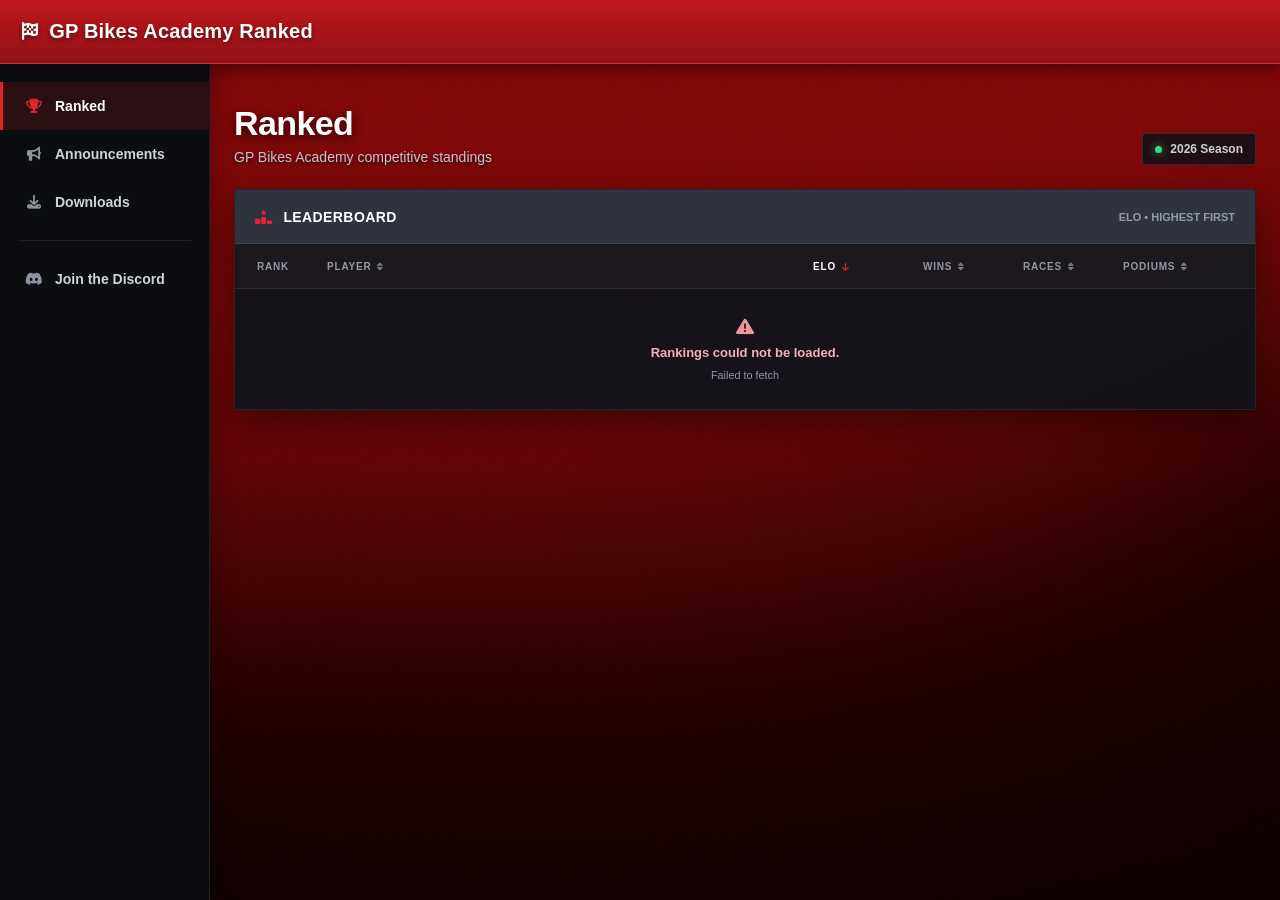
==== commit 29b92bf4: "Update index.html" ====
--- a/index.html
+++ b/index.html
@@ -1,857 +1,349 @@
 <!DOCTYPE html>
 <html lang="en">
-
 <head>
-    <meta charset="UTF-8">
-    <meta name="viewport" content="width=device-width, initial-scale=1.0">
-
-    <title>GP Bikes Academy Ranked</title>
-
-    <link rel="stylesheet"
-          href="https://cdnjs.cloudflare.com/ajax/libs/font-awesome/6.5.1/css/all.min.css">
-
-    <link rel="stylesheet" href="./style.css">
-
-    <style>
-
-        /* ==========================================
-           LEADERBOARD - 6 COLUMNS
-           ========================================== */
-
-        .player {
-            grid-template-columns:
-                70px
-                minmax(180px, 1fr)
-                110px
-                100px
-                100px
-                110px;
-        }
-
-
-        /* ==========================================
-           SORT BUTTONS
-           ========================================== */
-
-        .sort-button {
-            appearance: none;
-
-            display: flex;
-            align-items: center;
-
-            gap: 6px;
-
-            width: 100%;
-
-            margin: 0;
-            padding: 0;
-
-            border: 0;
-
-            color: inherit;
-            background: none;
-
-            font: inherit;
-
-            text-align: left;
-
-            text-transform: inherit;
-            letter-spacing: inherit;
-
-            cursor: pointer;
-        }
-
-
-        .sort-button:hover {
-            color: #ffffff;
-        }
-
-
-        .sort-button i {
-            color: #737b87;
-
-            font-size: 9px;
-        }
-
-
-        .sort-button.active {
-            color: #ffffff;
-        }
-
-
-        .sort-button.active i {
-            color: #df252d;
-        }
-
-
-        /* ==========================================
-           EXTRA STATS
-           ========================================== */
-
-        .races {
-            color: #d1d5db;
-
-            font-size: 15px;
-
-            font-weight: 700;
-        }
-
-
-        .podiums {
-            color: #f5c84c;
-
-            font-size: 15px;
-
-            font-weight: 700;
-        }
-
-
-        /* ==========================================
-           MOBILE
-           ========================================== */
-
-        @media (max-width: 700px) {
-
-            .leaderboard {
-                overflow-x: auto;
-            }
-
-
-            .player {
-                width: 650px;
-
-                grid-template-columns:
-                    45px
-                    180px
-                    90px
-                    80px
-                    80px
-                    90px;
-            }
-
-
-            .races,
-            .podiums {
-                font-size: 12px;
-            }
-
-        }
-
-    </style>
-
+  <meta charset="UTF-8">
+  <meta name="viewport" content="width=device-width, initial-scale=1.0">
+  <title>GP Bikes Academy Ranked</title>
+
+  <link rel="stylesheet" href="https://cdnjs.cloudflare.com/ajax/libs/font-awesome/6.5.1/css/all.min.css">
+  <link rel="stylesheet" href="./style.css">
+
+  <style>
+    .player {
+      grid-template-columns: 70px minmax(180px, 1fr) 110px 100px 100px 110px;
+    }
+
+    .sort-button {
+      border: 0;
+      padding: 0;
+      background: none;
+      color: inherit;
+      font: inherit;
+      text-transform: inherit;
+      letter-spacing: inherit;
+      cursor: pointer;
+      display: flex;
+      align-items: center;
+      gap: 6px;
+    }
+
+    .sort-button:hover,
+    .sort-button.active {
+      color: white;
+    }
+
+    .sort-button i {
+      font-size: 9px;
+      color: #737b87;
+    }
+
+    .sort-button.active i {
+      color: #df252d;
+    }
+
+    .races {
+      color: #d1d5db;
+      font-weight: bold;
+    }
+
+    .podiums {
+      color: #f5c84c;
+      font-weight: bold;
+    }
+
+    @media (max-width: 700px) {
+      .leaderboard {
+        overflow-x: auto;
+      }
+
+      .player {
+        width: 650px;
+        grid-template-columns: 45px 180px 90px 80px 80px 90px;
+      }
+    }
+  </style>
 </head>
 
-
 <body>
 
-
-<!-- ==========================================
-     TOP BAR
-     ========================================== -->
-
 <header class="topbar">
-
-    <div class="brand">
-
-        <i class="fa-solid fa-flag-checkered"></i>
-
-        <span>
-            GP Bikes Academy Ranked
-        </span>
-
+  <div class="brand">
+    <i class="fa-solid fa-flag-checkered"></i>
+    <span>GP Bikes Academy Ranked</span>
+  </div>
+</header>
+
+<nav class="sidebar">
+  <a href="./index.html" class="active">
+    <i class="fa-solid fa-trophy"></i>
+    <span>Ranked</span>
+  </a>
+
+  <a href="./announcements.html">
+    <i class="fa-solid fa-bullhorn"></i>
+    <span>Announcements</span>
+  </a>
+
+  <a href="./downloads.html">
+    <i class="fa-solid fa-download"></i>
+    <span>Downloads</span>
+  </a>
+
+  <div class="sidebar-divider"></div>
+
+  <a href="https://discord.gg/NGwKCQ96m8" target="_blank" rel="noopener noreferrer">
+    <i class="fa-brands fa-discord"></i>
+    <span>Join the Discord</span>
+  </a>
+</nav>
+
+<main class="page">
+  <div class="page-content">
+
+    <div class="page-title">
+      <div>
+        <h1>Ranked</h1>
+        <p>GP Bikes Academy competitive standings</p>
+      </div>
+
+      <div class="season-badge">
+        <span class="live-dot"></span>
+        2026 Season
+      </div>
     </div>
 
-</header>
-
-
-
-<!-- ==========================================
-     SIDEBAR
-     ========================================== -->
-
-<nav class="sidebar">
-
-
-    <a href="./index.html"
-       class="active">
-
-        <i class="fa-solid fa-trophy"></i>
-
-        <span>
-            Ranked
-        </span>
-
-    </a>
-
-
-    <a href="./announcements.html">
-
-        <i class="fa-solid fa-bullhorn"></i>
-
-        <span>
-            Announcements
-        </span>
-
-    </a>
-
-
-    <a href="./downloads.html">
-
-        <i class="fa-solid fa-download"></i>
-
-        <span>
-            Downloads
-        </span>
-
-    </a>
-
-
-    <div class="sidebar-divider"></div>
-
-
-    <a href="https://discord.gg/NGwKCQ96m8"
-       target="_blank"
-       rel="noopener noreferrer">
-
-        <i class="fa-brands fa-discord"></i>
-
-        <span>
-            Join the Discord
-        </span>
-
-    </a>
-
-
-</nav>
-
-
-
-<!-- ==========================================
-     PAGE
-     ========================================== -->
-
-<main class="page">
-
-    <div class="page-content">
-
-
-        <!-- PAGE TITLE -->
-
-        <div class="page-title">
-
-
-            <div>
-
-                <h1>
-                    Ranked
-                </h1>
-
-                <p>
-                    GP Bikes Academy competitive standings
-                </p>
-
-            </div>
-
-
-            <div class="season-badge">
-
-                <span class="live-dot"></span>
-
-                2026 Season
-
-            </div>
-
-
+    <section class="panel">
+
+      <div class="panel-title">
+        <div>
+          <i class="fa-solid fa-ranking-star"></i>
+          Leaderboard
         </div>
 
-
-
-        <!-- ==================================
-             LEADERBOARD
-             ================================== -->
-
-        <section class="panel">
-
-
-            <div class="panel-title">
-
-
-                <div>
-
-                    <i class="fa-solid fa-ranking-star"></i>
-
-                    Leaderboard
-
-                </div>
-
-
-                <span id="sort-description">
-
-                    Elo • Highest first
-
-                </span>
-
-
-            </div>
-
-
-
-            <div class="leaderboard">
-
-
-                <!-- ==========================
-                     COLUMN HEADERS
-                     ========================== -->
-
-                <div class="player leaderboard-header">
-
-
-                    <div>
-                        Rank
-                    </div>
-
-
-                    <div>
-
-                        <button
-                            class="sort-button"
-                            data-sort="name"
-                            type="button">
-
-                            Player
-
-                            <i class="fa-solid fa-sort"></i>
-
-                        </button>
-
-                    </div>
-
-
-                    <div>
-
-                        <button
-                            class="sort-button active"
-                            data-sort="elo"
-                            type="button">
-
-                            Elo
-
-                            <i class="fa-solid fa-arrow-down"></i>
-
-                        </button>
-
-                    </div>
-
-
-                    <div>
-
-                        <button
-                            class="sort-button"
-                            data-sort="wins"
-                            type="button">
-
-                            Wins
-
-                            <i class="fa-solid fa-sort"></i>
-
-                        </button>
-
-                    </div>
-
-
-                    <div>
-
-                        <button
-                            class="sort-button"
-                            data-sort="races"
-                            type="button">
-
-                            Races
-
-                            <i class="fa-solid fa-sort"></i>
-
-                        </button>
-
-                    </div>
-
-
-                    <div>
-
-                        <button
-                            class="sort-button"
-                            data-sort="podiums"
-                            type="button">
-
-                            Podiums
-
-                            <i class="fa-solid fa-sort"></i>
-
-                        </button>
-
-                    </div>
-
-
-                </div>
-
-
-
-                <!-- PLAYER ROWS -->
-
-                <div id="players">
-
-                    <div class="status-message">
-
-                        <i class="fa-solid fa-spinner fa-spin"></i>
-
-                        Loading rankings...
-
-                    </div>
-
-                </div>
-
-
-            </div>
-
-
-        </section>
-
-
-    </div>
-
+        <span id="sort-description">Elo • Highest first</span>
+      </div>
+
+      <div class="leaderboard">
+
+        <div class="player leaderboard-header">
+          <div>Rank</div>
+
+          <div>
+            <button class="sort-button" data-sort="name">
+              Player <i class="fa-solid fa-sort"></i>
+            </button>
+          </div>
+
+          <div>
+            <button class="sort-button active" data-sort="elo">
+              Elo <i class="fa-solid fa-arrow-down"></i>
+            </button>
+          </div>
+
+          <div>
+            <button class="sort-button" data-sort="wins">
+              Wins <i class="fa-solid fa-sort"></i>
+            </button>
+          </div>
+
+          <div>
+            <button class="sort-button" data-sort="races">
+              Races <i class="fa-solid fa-sort"></i>
+            </button>
+          </div>
+
+          <div>
+            <button class="sort-button" data-sort="podiums">
+              Podiums <i class="fa-solid fa-sort"></i>
+            </button>
+          </div>
+        </div>
+
+        <div id="players">
+          <div class="status-message">
+            <i class="fa-solid fa-spinner fa-spin"></i>
+            Loading rankings...
+          </div>
+        </div>
+
+      </div>
+    </section>
+
+  </div>
 </main>
 
-
-
 <script>
-
-
-/* ==========================================
-   DATABASE
-   ========================================== */
-
-const ELO_URL =
-    "https://raw.githubusercontent.com/brannygpbikes-web/brannygpbikes.github.io/refs/heads/main/elo_db.json";
-
-
-let players = [];
-
-
-/*
-    DEFAULT:
-
-    Elo
-    Highest -> Lowest
-*/
-
-let currentSort =
-    "elo";
-
-let currentDirection =
-    "desc";
-
-
-
-/* ==========================================
-   LOAD PLAYERS
-   ========================================== */
+const ELO_URL = "https://raw.githubusercontent.com/brannygpbikes-web/brannygpbikes.github.io/refs/heads/main/elo_db.json";
+
+let playerData = [];
+let sortBy = "elo";
+let sortDirection = "desc";
 
 async function loadPlayers() {
-
-
-    const container =
-        document.getElementById("players");
-
-
-    try {
-
-
-        const response =
-            await fetch(
-
-                ELO_URL +
-                "?v=" +
-                Date.now(),
-
-                {
-                    cache: "no-store"
-                }
-
-            );
-
-
-        if (!response.ok) {
-
-            throw new Error(
-                "Database returned HTTP " +
-                response.status
-            );
-
-        }
-
-
-        const data =
-            await response.json();
-
-
-
-        /*
-            Use ALL FOUR statistics
-            from elo_db.json.
-        */
-
-        players =
-            Object.entries(data).map(
-
-                ([name, stats]) => ({
-
-                    name: name,
-
-                    elo:
-                        Number(stats.elo) || 0,
-
-                    wins:
-                        Number(stats.wins) || 0,
-
-                    races:
-                        Number(stats.races) || 0,
-
-                    podiums:
-                        Number(stats.podiums) || 0
-
-                })
-
-            );
-
-
-
-        sortPlayers();
-
-
-    }
-
-
-    catch (error) {
-
-
-        console.error(
-            "Leaderboard error:",
-            error
-        );
-
-
-        container.innerHTML = `
-
-            <div class="status-message error-message">
-
-                <i class="fa-solid fa-triangle-exclamation"></i>
-
-                <strong>
-                    Rankings could not be loaded.
-                </strong>
-
-                <small>
-                    The ranking database could not be reached.
-                </small>
-
-            </div>
-
-        `;
-
-
-    }
-
-
-}
-
-
-
-/* ==========================================
-   SORT
-   ========================================== */
-
-function sortPlayers() {
-
-
-    players.sort(
-
-        (a, b) => {
-
-
-            /*
-                PLAYER NAME
-            */
-
-            if (currentSort === "name") {
-
-
-                const comparison =
-                    a.name.localeCompare(
-
-                        b.name,
-
-                        undefined,
-
-                        {
-                            sensitivity: "base"
-                        }
-
-                    );
-
-
-                return currentDirection === "asc"
-
-                    ? comparison
-
-                    : -comparison;
-
-
-            }
-
-
-
-            /*
-                STAT SORTING
-            */
-
-            const aValue =
-                Number(a[currentSort]) || 0;
-
-
-            const bValue =
-                Number(b[currentSort]) || 0;
-
-
-
-            /*
-                TIE BREAKER
-
-                If equal, highest Elo wins.
-            */
-
-            if (aValue === bValue) {
-
-
-                if (currentSort !== "elo") {
-
-
-                    if (b.elo !== a.elo) {
-
-                        return b.elo - a.elo;
-
-                    }
-
-
-                }
-
-
-                return a.name.localeCompare(
-                    b.name
-                );
-
-
-            }
-
-
-
-            /*
-                HIGH -> LOW
-                or
-                LOW -> HIGH
-            */
-
-            return currentDirection === "desc"
-
-                ? bValue - aValue
-
-                : aValue - bValue;
-
-
-        }
-
-    );
-
-
-
-    renderPlayers();
-
-    updateSortButtons();
-
-
-}
-
-
-
-/* ==========================================
-   DISPLAY LEADERBOARD
-   ========================================== */
+  const container = document.getElementById("players");
+
+  try {
+    const response = await fetch(ELO_URL + "?v=" + Date.now(), {
+      cache: "no-store"
+    });
+
+    if (!response.ok) {
+      throw new Error("HTTP " + response.status);
+    }
+
+    const json = await response.json();
+
+    playerData = Object.entries(json).map(([name, stats]) => ({
+      name,
+      elo: Number(stats.elo) || 0,
+      wins: Number(stats.wins) || 0,
+      races: Number(stats.races) || 0,
+      podiums: Number(stats.podiums) || 0
+    }));
+
+    sortAndRender();
+
+  } catch (error) {
+    console.error(error);
+
+    container.innerHTML = `
+      <div class="status-message error-message">
+        <i class="fa-solid fa-triangle-exclamation"></i>
+        <strong>Rankings could not be loaded.</strong>
+        <small>${escapeHTML(error.message)}</small>
+      </div>
+    `;
+  }
+}
+
+function sortAndRender() {
+  playerData.sort((a, b) => {
+
+    if (sortBy === "name") {
+      const result = a.name.localeCompare(b.name, undefined, {
+        sensitivity: "base"
+      });
+
+      return sortDirection === "asc" ? result : -result;
+    }
+
+    const aValue = a[sortBy];
+    const bValue = b[sortBy];
+
+    if (aValue === bValue) {
+      if (sortBy !== "elo" && a.elo !== b.elo) {
+        return b.elo - a.elo;
+      }
+
+      return a.name.localeCompare(b.name);
+    }
+
+    return sortDirection === "desc"
+      ? bValue - aValue
+      : aValue - bValue;
+  });
+
+  renderPlayers();
+  updateSortDisplay();
+}
 
 function renderPlayers() {
-
-
-    const container =
-        document.getElementById("players");
-
-
-    container.innerHTML = "";
-
-
-
-    if (players.length === 0) {
-
-
-        container.innerHTML = `
-
-            <div class="status-message">
-
-                No ranked players yet.
-
-            </div>
-
-        `;
-
-
-        return;
-
-
-    }
-
-
-
-    players.forEach(
-
-        (player, index) => {
-
-
-            const row =
-                document.createElement("div");
-
-
-            row.className =
-                "player";
-
-
-
-            /*
-                TOP 3 RANK COLOURS
-            */
-
-            let rankClass = "";
-
-
-            if (index === 0) {
-
-                rankClass =
-                    "rank-gold";
-
-            }
-
-
-            else if (index === 1) {
-
-                rankClass =
-                    "rank-silver";
-
-            }
-
-
-            else if (index === 2) {
-
-                rankClass =
-                    "rank-bronze";
-
-            }
-
-
-
-            row.innerHTML = `
-
-
-                <div class="rank ${rankClass}">
-
-                    ${index + 1}
-
-                </div>
-
-
-                <div class="player-name">
-
-                    ${escapeHTML(
-                        player.name
-                    )}
-
-                </div>
-
-
-                <div class="elo">
-
-                    ${formatNumber(
-                        player.elo
-                    )}
-
-                </div>
-
-
-                <div class="wins">
-
-                    ${formatNumber(
-                        player.wins
-                    )}
-
-                </div>
-
-
-                <div class="races">
-
-                    ${formatNumber(
-                        player.races
-                    )}
-
-                </div>
-
-
-                <div class="podiums">
-
-                    ${formatNumber(
-                        player.podiums
-                    )}
-
-                </div>
-
-
-            `;
-
-
-            container.appendChild(
-                row
-            );
-
-
-        }
-
-    );
-
-
-}
-
-
-
-/* ==========================================
-   CLICK HEADERS TO SORT
-   ========================================== */
-
-document
-    .querySelectorAll(".sort-button")
-    .forEach(
-
-        button => {
-
-
-            button.addEventListener(
-
-                "click",
-
-                () => {
-
-
-                    const selectedSort =
-                        button.dataset
+  const container = document.getElementById("players");
+  container.innerHTML = "";
+
+  if (playerData.length === 0) {
+    container.innerHTML = `
+      <div class="status-message">
+        No ranked players yet.
+      </div>
+    `;
+    return;
+  }
+
+  playerData.forEach((player, index) => {
+    const row = document.createElement("div");
+    row.className = "player";
+
+    let rankClass = "";
+
+    if (index === 0) rankClass = "rank-gold";
+    if (index === 1) rankClass = "rank-silver";
+    if (index === 2) rankClass = "rank-bronze";
+
+    row.innerHTML = `
+      <div class="rank ${rankClass}">${index + 1}</div>
+      <div class="player-name">${escapeHTML(player.name)}</div>
+      <div class="elo">${player.elo}</div>
+      <div class="wins">${player.wins}</div>
+      <div class="races">${player.races}</div>
+      <div class="podiums">${player.podiums}</div>
+    `;
+
+    container.appendChild(row);
+  });
+}
+
+document.querySelectorAll(".sort-button").forEach(button => {
+  button.addEventListener("click", () => {
+    const selected = button.dataset.sort;
+
+    if (selected === sortBy) {
+      sortDirection = sortDirection === "desc" ? "asc" : "desc";
+    } else {
+      sortBy = selected;
+      sortDirection = selected === "name" ? "asc" : "desc";
+    }
+
+    sortAndRender();
+  });
+});
+
+function updateSortDisplay() {
+  const labels = {
+    name: "Player",
+    elo: "Elo",
+    wins: "Wins",
+    races: "Races",
+    podiums: "Podiums"
+  };
+
+  document.querySelectorAll(".sort-button").forEach(button => {
+    const icon = button.querySelector("i");
+
+    button.classList.remove("active");
+    icon.className = "fa-solid fa-sort";
+
+    if (button.dataset.sort === sortBy) {
+      button.classList.add("active");
+
+      icon.className = sortDirection === "desc"
+        ? "fa-solid fa-arrow-down"
+        : "fa-solid fa-arrow-up";
+    }
+  });
+
+  let directionText;
+
+  if (sortBy === "name") {
+    directionText = sortDirection === "asc" ? "A–Z" : "Z–A";
+  } else {
+    directionText = sortDirection === "desc"
+      ? "Highest first"
+      : "Lowest first";
+  }
+
+  document.getElementById("sort-description").textContent =
+    labels[sortBy] + " • " + directionText;
+}
+
+function escapeHTML(value) {
+  const div = document.createElement("div");
+  div.textContent = String(value ?? "");
+  return div.innerHTML;
+}
+
+loadPlayers();
+</script>
+
+</body>
+</html>
